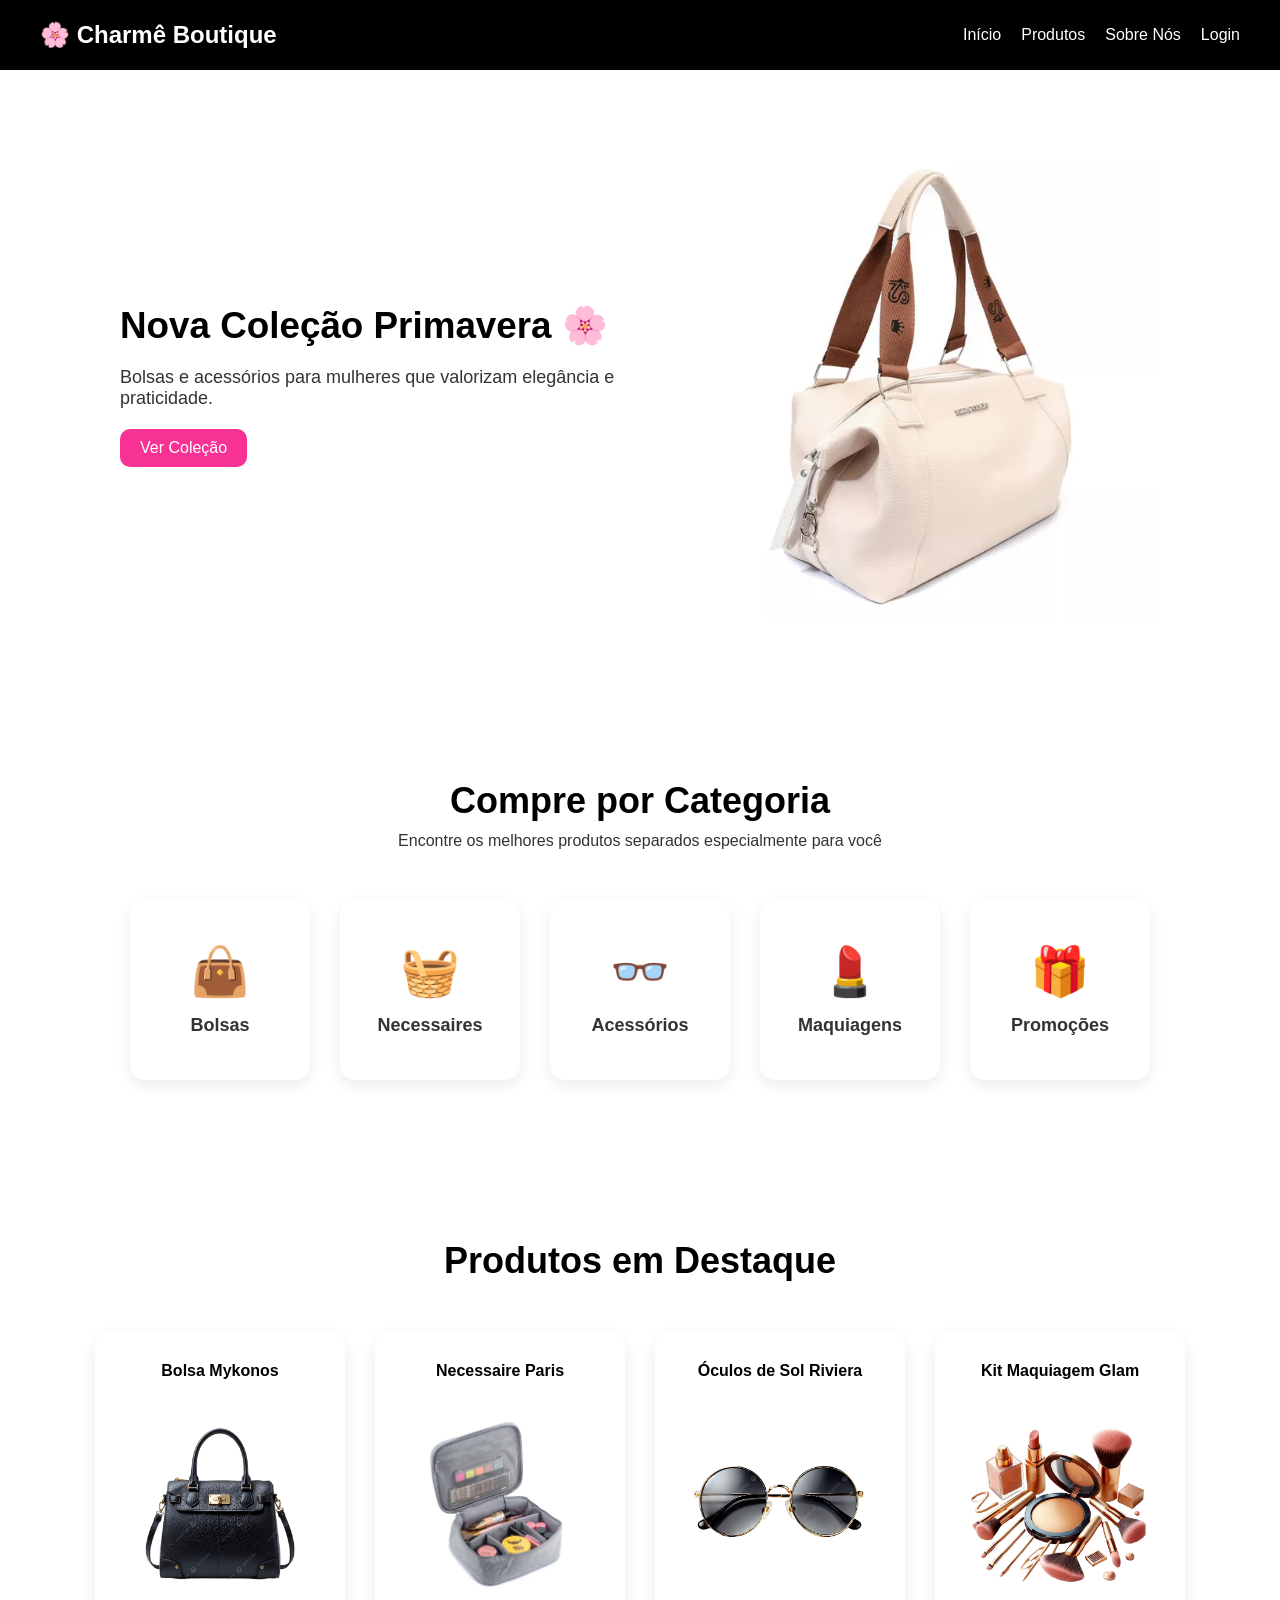
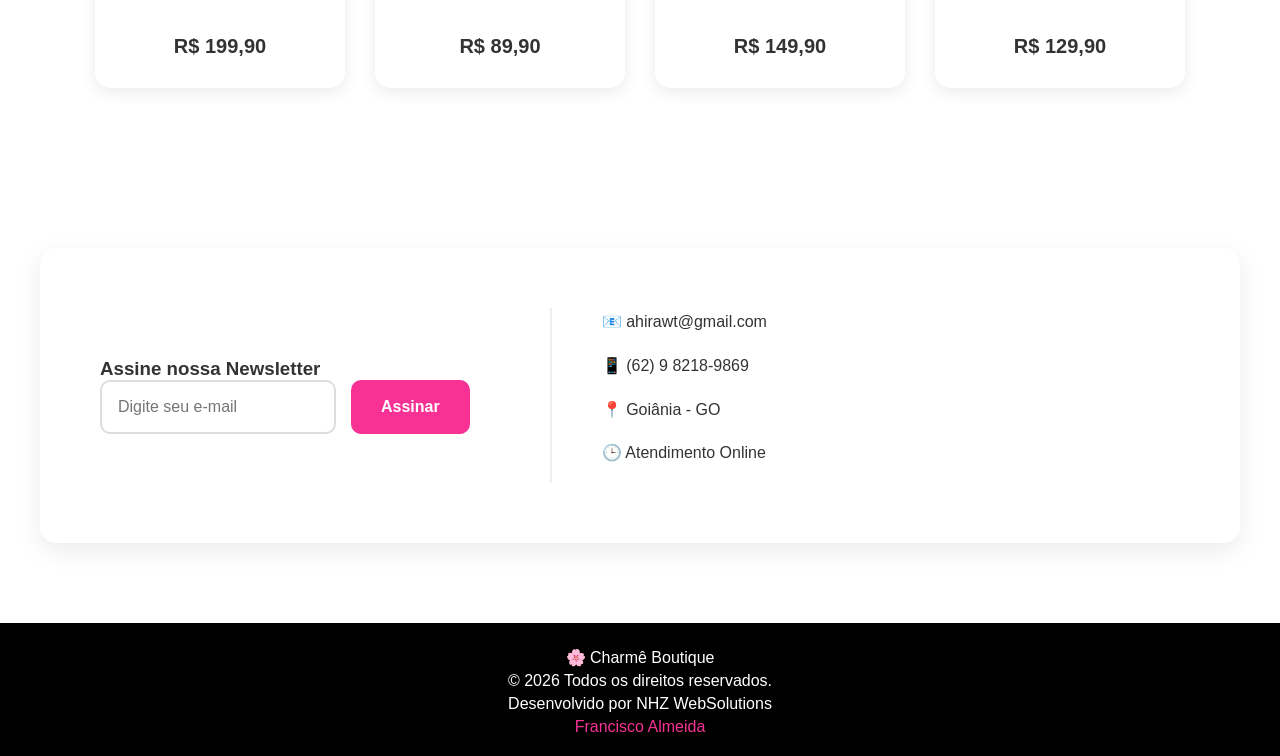
==== index.html @ 970b27b0 "feat: adiciona categorias, produtos e seção de contato" ====
<!DOCTYPE html>
<html lang="pt-BR">
 <head>
    <meta charset="UTF-8">
    <meta name="viewport" content="width=device-width, initial-scale=1.0">
    <link rel="stylesheet" href="style.css">
    <title>Charme Boutique</title>
 </head>

 <body>
   <header>

      <a href="index.html" class="logo">🌸 Charmê Boutique</a>

      <nav>
         
         <ul>
            <li><a href="index.html">Início</a></li>
            <li><a href="produtos.html">Produtos</a></li>
            <li><a href="sobre.html">Sobre Nós</a></li>
            <li><a href="login.html">Login</a></li>
         </ul>
      </nav>   
   </header>

    <main>
        <section class="hero">
            <div class="hero-content">
             <h1>Nova Coleção Primavera 🌸</h1>
               
               <p>
                  Bolsas e acessórios para mulheres
                  que valorizam elegância e praticidade.
               </p>

               <a href="produtos.html" class="btn">
                   Ver Coleção
               </a>
            </div>

            <div class="hero-image">
               <img src="/assets/img/bolsa-hero.png" width="500" alt="Bolsa Charmê Boutique">
            </div>
               
         </section>

         <section class="categories">

            <div class="categories-header">
               <h2>Compre por Categoria</h2>
               <p>Encontre os melhores produtos separados especialmente para você</p>
            </div>
            
            <ul class="categories-grid">
               <li>
                  <a href="produtos.html?categoria=bolsas" class="category-card">
                        <span class="category-icon">👜</span>
                        <span class="category-name">Bolsas</span>
                  </a>
               </li>
               <li>
                  <a href="produtos.html?categoria=necessaires" class="category-card">
                        <span class="category-icon">🧺</span>
                        <span class="category-name">Necessaires</span>
                  </a>
               </li>
               <li>
                  <a href="produtos.html?categoria=acessorios" class="category-card">
                        <span class="category-icon">👓</span>
                        <span class="category-name">Acessórios</span>
                  </a>
               </li>
               <li>
                  <a href="produtos.html?categoria=maquiagens" class="category-card">
                        <span class="category-icon">💄</span>
                        <span class="category-name">Maquiagens</span>
                  </a>
               </li>
               <li>
                  <a href="produtos.html?categoria=promocoes" class="category-card promotion">
                        <span class="category-icon">🎁</span>
                        <span class="category-name">Promoções</span>
                  </a>
               </li>
            </ul>
         </section>

         <section class="featured-products">
            <h3>Produtos em Destaque</h3>
            <div class="product-grid">

               <div class="product-card">
                  <h4>Bolsa Mykonos</h4>
                  <img src="/assets/img/bolsa-mykonos.png" alt="Bolsa Mykonos">
                  <p>R$ 199,90</p>
               </div>

               <div class="product-card">
                  <h4>Necessaire Paris</h4>
                  <img src="/assets/img/necessaire-paris.jpg" alt="Necessaire Paris">
                  <p>R$ 89,90</p>
               </div>

               <div class="product-card">
                  <h4>Óculos de Sol Riviera</h4>
                  <img src="/assets/img/oculos-riviera.png" alt="Óculos de Sol Riviera">
                  <p>R$ 149,90</p>
               </div>

               <div class="product-card">
                  <h4>Kit Maquiagem Glam</h4>
                  <img src="/assets/img/kit-maquiagem-glam.png" alt="Kit Maquiagem Glam">
                  <p>R$ 129,90</p>
               </div>

            </div>
         </section>

         <section class="contact">

         <div class="contact-newsletter">

            <h3>Assine nossa Newsletter</h3>
            <form id="newsletter-form">
               <input type="email" placeholder="Digite seu e-mail" required>
               <button type="submit" class="btn">Assinar</button>
            </form>

         </div>

         <div class="contact-info">

         <p>📧 ahirawt@gmail.com</p>

         <p>📱 (62) 9 8218-9869</p>

         <p>📍 Goiânia - GO</p>

         <p>🕒 Atendimento Online</p>

         </div>   
         </section>

      </main>

     <footer>

    <p>🌸 Charmê Boutique</p>

    <p>&copy; 2026 Todos os direitos reservados.</p>

    <p>Desenvolvido por NHZ WebSolutions</p>

    <a
        href="https://www.linkedin.com/in/nhzfrancisco/"
        target="_blank"
        rel="noopener noreferrer">
        Francisco Almeida
    </a>

</footer>





    <script src="script.js"></script>
 </body>

</html>
---- style.css ----
/* ========================================
   RESET
======================================== */

* {
    margin: 0;
    padding: 0;
    list-style: none;
    text-decoration: none;
    box-sizing: border-box;
    font-family: Arial, Helvetica, sans-serif;
}

/* ========================================
   VARIÁVEIS
======================================== */

:root {

    /* CORES */
    --cor-principal: #000000;
    --cor-secundaria: #F73294;
    --cor-dourado: #D4AF37;
    --cor-fundo: #FFFFFF;
    --cor-texto: #333333;
    --cor-branca: #FFFFFF;
}

/* ========================================
   GERAL
======================================== */

body {
    background-color: var(--cor-fundo);
    color: var(--cor-texto);
    font-family: Arial, Helvetica, sans-serif;
}

main {
    width: 100%;
}

/* ========================================
   HEADER
======================================== */

header {
    position: fixed;
    top: 0;
    left: 0;
    width: 100%;
    height: 70px;

    display: flex;
    justify-content: space-between;
    align-items: center;

    padding: 20px 40px;

    background-color: var(--cor-principal);

    z-index: 1000;
}

.logo {
    font-size: 24px;
    font-weight: bold;
    color: var(--cor-branca);
}

.logo:hover {
    color: var(--cor-secundaria);
}

header ul {
    display: flex;
    gap: 20px;
}

header a {
    color: var(--cor-branca);
    transition: .3s;
}

header a:hover {
    color: var(--cor-secundaria);
}

/* ========================================
   HERO
======================================== */

.hero {
    display: flex;
    justify-content: space-between;
    align-items: center;

    max-width: 1200px;

    margin: 0 auto;

    padding: 150px 80px 80px;

    gap: 70px;
}

.hero-content {
    display: flex;
    flex-direction: column;

    gap: 20px;

    align-items: flex-start;

    max-width: 500px;
}

.hero-content h1 {
    font-size: 2.3rem;
    color: var(--cor-principal);
}

.hero-content p {
    font-size: 18px;
    color: var(--cor-texto);
}

.hero-image {
    flex: 1;

    display: flex;
    justify-content: center;
    align-items: center;
}

.hero-image img {
    max-width: 560px;
    width: 100%;
}

/* ========================================
   BOTÃO
======================================== */

.btn {
    display: inline-block;

    padding: 10px 20px;

    background-color: var(--cor-secundaria);

    color: var(--cor-branca);

    border-radius: 10px;

    transition: .3s;
}

.btn:hover {
    background-color: var(--cor-dourado);

    color: var(--cor-principal);

    transform: translateY(-3px);

    box-shadow: 0 10px 20px rgba(0,0,0,.15);

}

/* ========================================
   CATEGORIAS
======================================== */

.categories {
    max-width: 1200px;
    margin: 0 auto;
    padding: 80px 40px;
}

.categories-header {
    text-align: center;
    margin-bottom: 50px;
}

.categories-header h2 {
    font-size: 36px;
    color: var(--cor-principal);
    margin-bottom: 10px;
}

.categories-header p {
    color: var(--cor-texto);
}

.categories-grid {
    display: flex;
    justify-content: center;
    gap: 30px;
    flex-wrap: wrap;
    list-style: none;
}

.category-card {
    width: 180px;
    height: 180px;

    display: flex;
    flex-direction: column;
    justify-content: center;
    align-items: center;

    gap: 15px;

    background: var(--cor-branca);

    border-radius: 15px;

    box-shadow: 0 5px 15px rgba(0,0,0,.08);

    transition: .3s;

    color: var(--cor-texto);
}

.category-card:hover {

    transform: translateY(-8px);

    box-shadow: 0 12px 24px rgba(0,0,0,.15);

}

.category-icon{

    font-size:48px;

}

.category-name{

    font-size:18px;

    font-weight:bold;

}

/* ========================================
   PRODUTOS
======================================== */

.featured-products{

    max-width:1200px;

    margin:0 auto;

    padding:80px 40px;

}

.featured-products h3{

    text-align:center;

    font-size:36px;

    color:var(--cor-principal);

    margin-bottom:50px;

}

.product-grid{

    display:flex;

    justify-content:center;

    flex-wrap:wrap;

    gap:30px;

}

.product-card{

    width:250px;

    background:white;

    border-radius:15px;

    padding:30px;

    text-align:center;

    box-shadow:0 5px 15px rgba(0,0,0,.08);

    transition:.3s;

}

.product-card img{
    width: 100%;
    height: 220px;

    object-fit: contain;
    display: block;

    margin-bottom: 20px;
}

.product-card:hover{

    transform:translateY(-8px);

    box-shadow:0 12px 24px rgba(0,0,0,.15);

}

.product-card h4{

    color:var(--cor-principal);

    margin-bottom:15px;

}

.product-card p{

    font-size:20px;

    font-weight:bold;

}

/* ========================================
   CONTATO
======================================== */

.contact {
    max-width: 1200px;
    margin: 80px auto;
    padding: 60px;

    display: flex;
    justify-content: space-between;
    align-items: center;
    gap: 80px;

    background: var(--cor-branca);
    border-radius: 16px;
    box-shadow: 0 8px 25px rgba(0,0,0,.08);
}

.newsletter-content {
    flex: 2;
}

.newsletter-content h3 {
    font-size: 2rem;
    color: var(--cor-principal);
    margin-bottom: 12px;
}

.newsletter-content p {
    margin-bottom: 25px;
    color: var(--cor-texto);
}

#newsletter-form {
    display: flex;
    gap: 15px;
}

#newsletter-form input {
    flex: 1;
    padding: 16px;
    border: 2px solid #ddd;
    border-radius: 10px;
    font-size: 16px;
}

#newsletter-form input:focus {
    outline: none;
    border-color: var(--cor-secundaria);
}

#newsletter-form button {
    padding: 16px 30px;
    background: var(--cor-secundaria);
    color: var(--cor-branca);
    border: none;
    border-radius: 10px;
    cursor: pointer;
    font-size: 16px;
    font-weight: bold;
    transition: .3s;
}

#newsletter-form button:hover {
    background: var(--cor-dourado);
    color: var(--cor-principal);
}

.contact-info {
    flex: 1;
    padding-left: 50px;
    border-left: 2px solid #eee;
}

.contact-info h3 {
    font-size: 1.6rem;
    margin-bottom: 20px;
    color: var(--cor-principal);
}

.contact-info p {
    margin-bottom: 15px;
    line-height: 1.8;
    color: var(--cor-texto);
}   


/* ========================================
   FOOTER
======================================== */

footer {

    background-color: var(--cor-principal);

    color: var(--cor-branca);

    text-align: center;

    padding: 20px;
}

footer p {
    margin: 5px 0;
}

footer a {

    color: var(--cor-secundaria);

    transition: .3s;
}

footer a:hover {

    color: var(--cor-dourado);
}
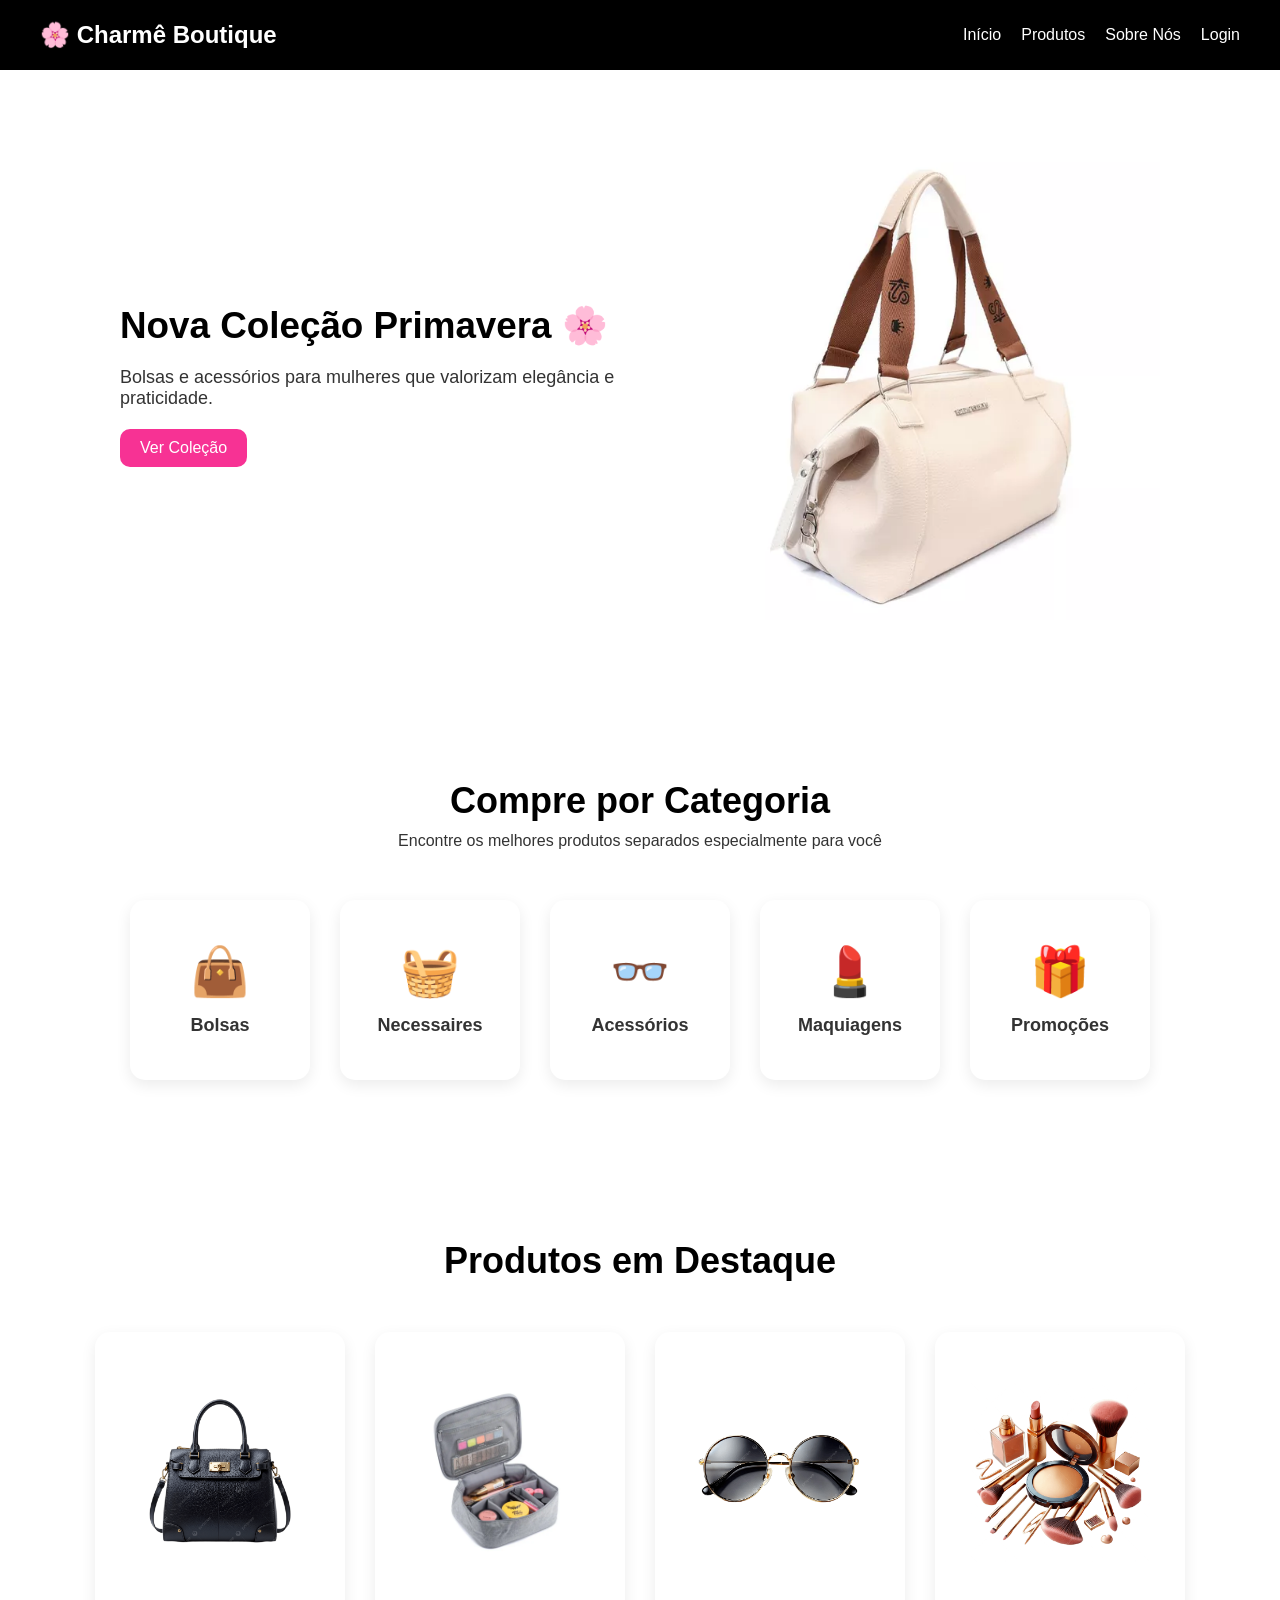
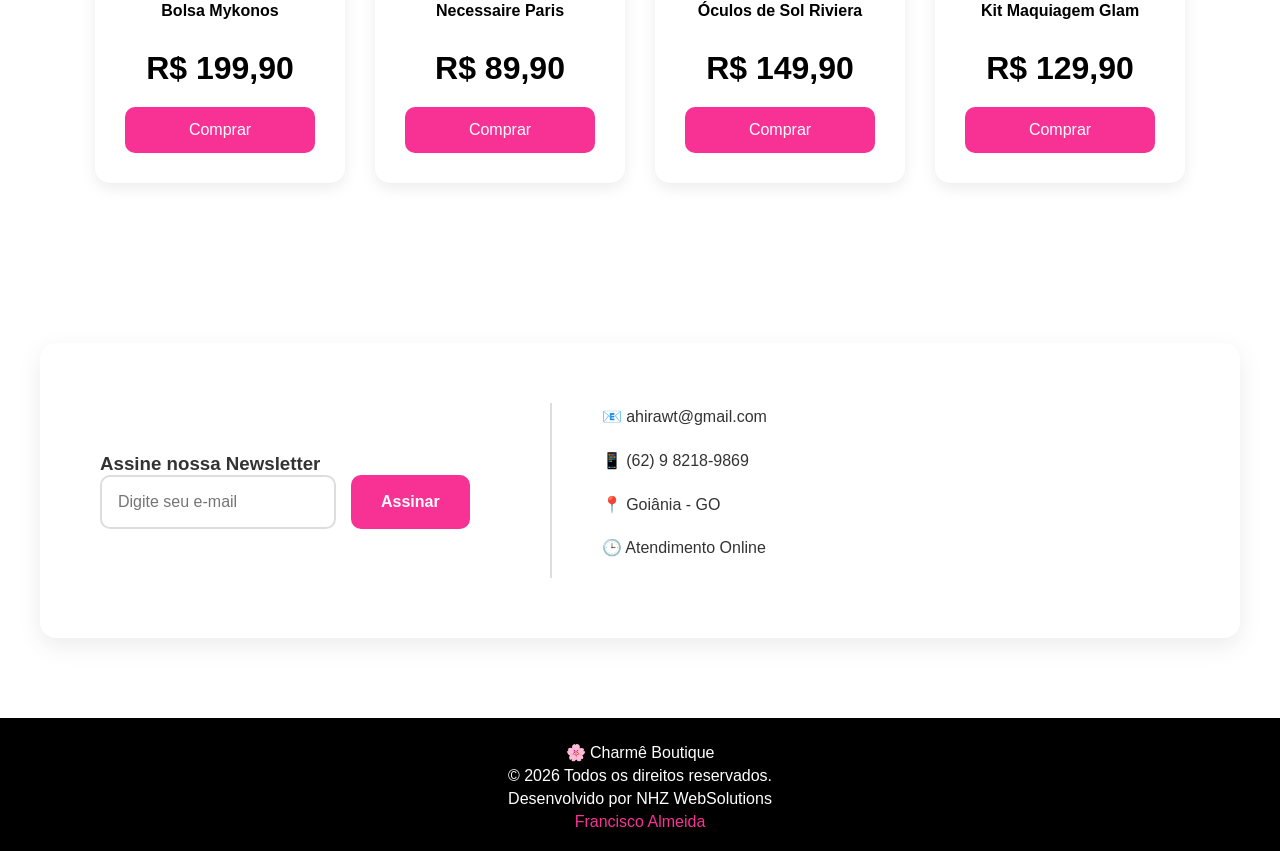
==== commit 2dc54c9f: "style: padroniza variáveis e organiza CSS" ====
--- a/index.html
+++ b/index.html
@@ -86,34 +86,49 @@
          </section>
 
          <section class="featured-products">
+
             <h3>Produtos em Destaque</h3>
+
             <div class="product-grid">
 
                <div class="product-card">
+
+                  <img class="product-image" src="/assets/img/bolsa-mykonos.png" alt="Bolsa Mykonos">
                   <h4>Bolsa Mykonos</h4>
-                  <img src="/assets/img/bolsa-mykonos.png" alt="Bolsa Mykonos">
-                  <p>R$ 199,90</p>
+                  <p class="price">R$ 199,90</p>
+                  <a href="#" class="btn">Comprar</a>
+
                </div>
 
                <div class="product-card">
+
+                  <img class="product-image" src="/assets/img/necessaire-paris.jpg" alt="Necessaire Paris">
                   <h4>Necessaire Paris</h4>
-                  <img src="/assets/img/necessaire-paris.jpg" alt="Necessaire Paris">
-                  <p>R$ 89,90</p>
+                  <p class="price">R$ 89,90</p>
+                  <a href="#" class="btn">Comprar</a>
+
                </div>
 
                <div class="product-card">
+
+                  <img class="product-image" src="/assets/img/oculos-riviera.png" alt="Óculos de Sol Riviera">
                   <h4>Óculos de Sol Riviera</h4>
-                  <img src="/assets/img/oculos-riviera.png" alt="Óculos de Sol Riviera">
-                  <p>R$ 149,90</p>
+                  <p class="price">R$ 149,90</p>
+                  <a href="#" class="btn">Comprar</a>
+
                </div>
 
                <div class="product-card">
+
+                  <img class="product-image" src="/assets/img/kit-maquiagem-glam.png" alt="Kit Maquiagem Glam">
                   <h4>Kit Maquiagem Glam</h4>
-                  <img src="/assets/img/kit-maquiagem-glam.png" alt="Kit Maquiagem Glam">
-                  <p>R$ 129,90</p>
+                  <p class="price">R$ 129,90</p>
+                  <a href="#" class="btn">Comprar</a>
+
                </div>
 
             </div>
+            
          </section>
 
          <section class="contact">
--- a/style.css
+++ b/style.css
@@ -24,6 +24,7 @@
     --cor-fundo: #FFFFFF;
     --cor-texto: #333333;
     --cor-branca: #FFFFFF;
+    --cor-borda: #dddddd;
 }
 
 /* ========================================
@@ -167,6 +168,13 @@
 
 }
 
+.product-card .btn{
+    display: block;
+    width: 100%;
+    padding: 14px;
+    text-align: center;
+}
+
 /* ========================================
    CATEGORIAS
 ======================================== */
@@ -203,7 +211,6 @@
 .category-card {
     width: 180px;
     height: 180px;
-
     display: flex;
     flex-direction: column;
     justify-content: center;
@@ -273,41 +280,42 @@
 .product-grid{
 
     display:flex;
-
     justify-content:center;
-
     flex-wrap:wrap;
-
     gap:30px;
 
 }
 
+/* ========================================
+   PRODUCT CARD
+======================================== */
+
 .product-card{
 
+    display:flex;
+    flex-direction:column;
+    align-items:center;
     width:250px;
-
-    background:white;
-
+    background: var(--cor-branca);
     border-radius:15px;
-
     padding:30px;
-
     text-align:center;
-
     box-shadow:0 5px 15px rgba(0,0,0,.08);
-
     transition:.3s;
-
-}
-
-.product-card img{
-    width: 100%;
-    height: 220px;
-
-    object-fit: contain;
-    display: block;
-
-    margin-bottom: 20px;
+    cursor:pointer;
+
+}
+
+.product-image{
+    width:180px;
+    height:220px;
+    object-fit:contain;
+    margin-bottom:20px;
+    transition:.3s;
+}
+
+.product-card:hover .product-image{
+    transform:scale(1.05);
 }
 
 .product-card:hover{
@@ -326,12 +334,12 @@
 
 }
 
-.product-card p{
-
-    font-size:20px;
-
-    font-weight:bold;
-
+
+.price{
+    font-size: 2rem;
+    font-weight: bold;
+    color: var(--cor-principal);
+    margin: 15px 0 20px;
 }
 
 /* ========================================
@@ -376,7 +384,7 @@
 #newsletter-form input {
     flex: 1;
     padding: 16px;
-    border: 2px solid #ddd;
+    border: 2px solid var(--cor-borda);
     border-radius: 10px;
     font-size: 16px;
 }
@@ -406,7 +414,7 @@
 .contact-info {
     flex: 1;
     padding-left: 50px;
-    border-left: 2px solid #eee;
+    border-left: 2px solid var(--cor-borda);
 }
 
 .contact-info h3 {
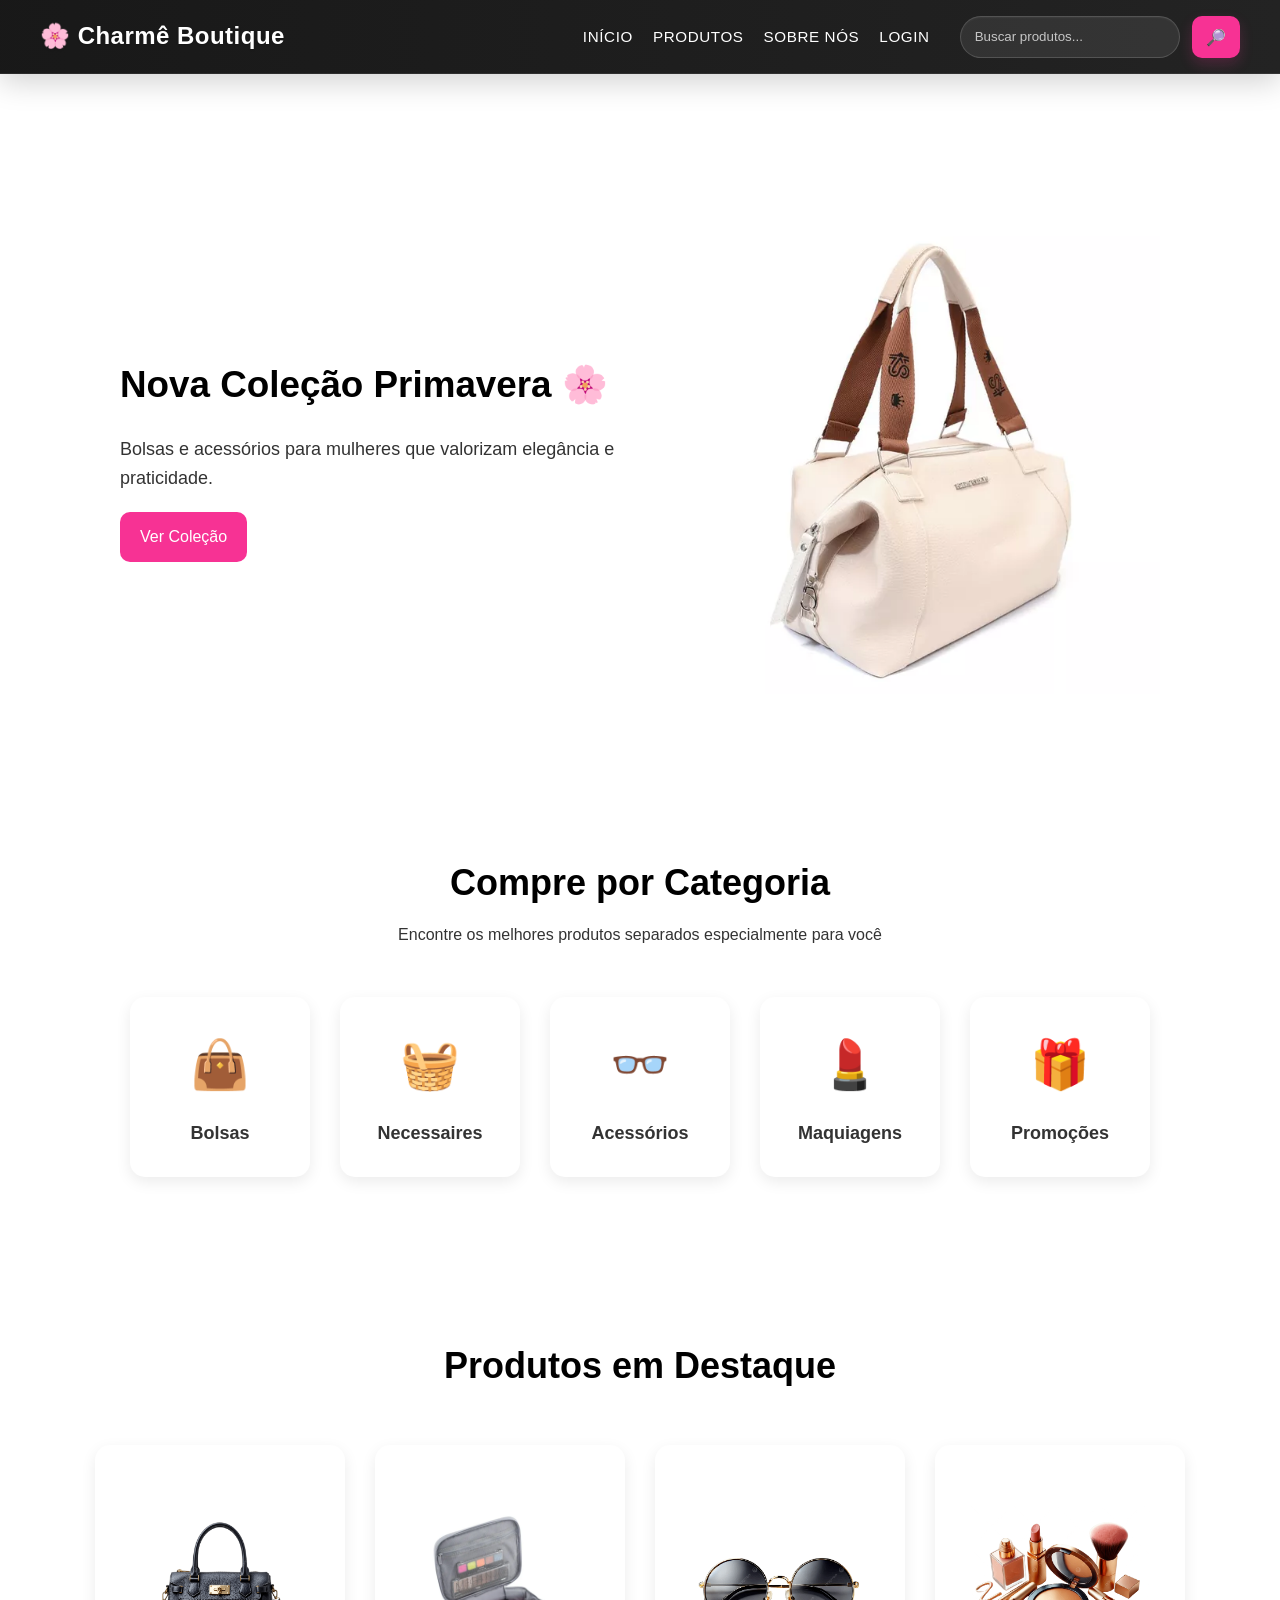
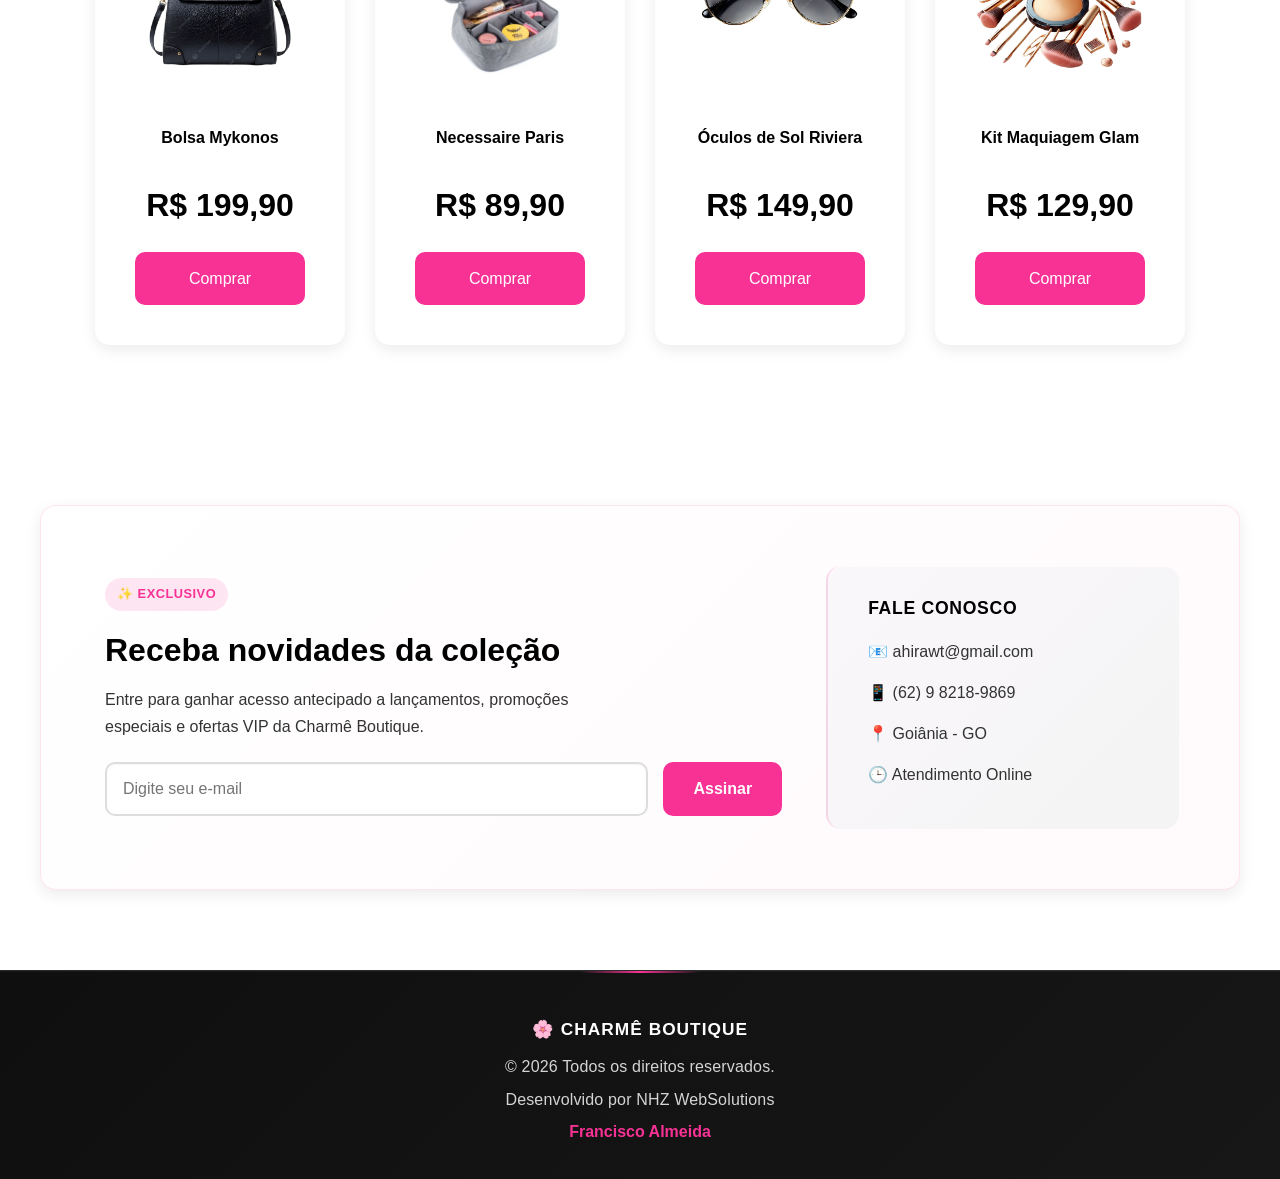
==== commit 4e465478: "refactor: melhora estrutura HTML e padroniza CSS" ====
--- a/index.html
+++ b/index.html
@@ -1,185 +1,150 @@
 <!DOCTYPE html>
 <html lang="pt-BR">
- <head>
+  <head>
     <meta charset="UTF-8">
     <meta name="viewport" content="width=device-width, initial-scale=1.0">
     <link rel="stylesheet" href="style.css">
-    <title>Charme Boutique</title>
- </head>
+    <title>Charmê Boutique</title>
+  </head>
 
- <body>
-   <header>
-
+  <body>
+    <header>
       <a href="index.html" class="logo">🌸 Charmê Boutique</a>
 
       <nav>
-         
-         <ul>
-            <li><a href="index.html">Início</a></li>
-            <li><a href="produtos.html">Produtos</a></li>
-            <li><a href="sobre.html">Sobre Nós</a></li>
-            <li><a href="login.html">Login</a></li>
-         </ul>
-      </nav>   
-   </header>
+        <ul>
+          <li><a href="index.html">Início</a></li>
+          <li><a href="produtos.html">Produtos</a></li>
+          <li><a href="sobre.html">Sobre Nós</a></li>
+          <li><a href="login.html">Login</a></li>
+        </ul>
+
+        <form class="search-form" role="search">
+          <label class="sr-only" for="site-search">Buscar produtos</label>
+          <input id="site-search" type="text" placeholder="Buscar produtos..." autocomplete="off">
+          <button type="submit" aria-label="Buscar">🔎</button>
+        </form>
+      </nav>
+    </header>
 
     <main>
-        <section class="hero">
-            <div class="hero-content">
-             <h1>Nova Coleção Primavera 🌸</h1>
-               
-               <p>
-                  Bolsas e acessórios para mulheres
-                  que valorizam elegância e praticidade.
-               </p>
+      <section class="hero">
+        <div class="hero-content">
+          <h1>Nova Coleção Primavera 🌸</h1>
+          <p>
+            Bolsas e acessórios para mulheres que valorizam elegância e
+            praticidade.
+          </p>
+          <a href="produtos.html" class="btn">Ver Coleção</a>
+        </div>
 
-               <a href="produtos.html" class="btn">
-                   Ver Coleção
-               </a>
-            </div>
+        <div class="hero-image">
+          <img src="/assets/img/bolsa-hero.png" width="500" alt="Bolsa Charmê Boutique">
+        </div>
+      </section>
 
-            <div class="hero-image">
-               <img src="/assets/img/bolsa-hero.png" width="500" alt="Bolsa Charmê Boutique">
-            </div>
-               
-         </section>
+      <section class="categories">
+        <div class="categories-header">
+          <h2>Compre por Categoria</h2>
+          <p>Encontre os melhores produtos separados especialmente para você</p>
+        </div>
 
-         <section class="categories">
+        <ul class="categories-grid">
+          <li>
+            <a href="produtos.html?categoria=bolsas" class="category-card">
+              <span class="category-icon">👜</span>
+              <span class="category-name">Bolsas</span>
+            </a>
+          </li>
+          <li>
+            <a href="produtos.html?categoria=necessaires" class="category-card">
+              <span class="category-icon">🧺</span>
+              <span class="category-name">Necessaires</span>
+            </a>
+          </li>
+          <li>
+            <a href="produtos.html?categoria=acessorios" class="category-card">
+              <span class="category-icon">👓</span>
+              <span class="category-name">Acessórios</span>
+            </a>
+          </li>
+          <li>
+            <a href="produtos.html?categoria=maquiagens" class="category-card">
+              <span class="category-icon">💄</span>
+              <span class="category-name">Maquiagens</span>
+            </a>
+          </li>
+          <li>
+            <a href="produtos.html?categoria=promocoes" class="category-card promotion">
+              <span class="category-icon">🎁</span>
+              <span class="category-name">Promoções</span>
+            </a>
+          </li>
+        </ul>
+      </section>
 
-            <div class="categories-header">
-               <h2>Compre por Categoria</h2>
-               <p>Encontre os melhores produtos separados especialmente para você</p>
-            </div>
-            
-            <ul class="categories-grid">
-               <li>
-                  <a href="produtos.html?categoria=bolsas" class="category-card">
-                        <span class="category-icon">👜</span>
-                        <span class="category-name">Bolsas</span>
-                  </a>
-               </li>
-               <li>
-                  <a href="produtos.html?categoria=necessaires" class="category-card">
-                        <span class="category-icon">🧺</span>
-                        <span class="category-name">Necessaires</span>
-                  </a>
-               </li>
-               <li>
-                  <a href="produtos.html?categoria=acessorios" class="category-card">
-                        <span class="category-icon">👓</span>
-                        <span class="category-name">Acessórios</span>
-                  </a>
-               </li>
-               <li>
-                  <a href="produtos.html?categoria=maquiagens" class="category-card">
-                        <span class="category-icon">💄</span>
-                        <span class="category-name">Maquiagens</span>
-                  </a>
-               </li>
-               <li>
-                  <a href="produtos.html?categoria=promocoes" class="category-card promotion">
-                        <span class="category-icon">🎁</span>
-                        <span class="category-name">Promoções</span>
-                  </a>
-               </li>
-            </ul>
-         </section>
+      <section class="featured-products">
+        <h3>Produtos em Destaque</h3>
 
-         <section class="featured-products">
+        <div class="product-grid">
+          <div class="product-card">
+            <img class="product-image" src="/assets/img/bolsa-mykonos.png" alt="Bolsa Mykonos">
+            <h4>Bolsa Mykonos</h4>
+            <p class="price">R$ 199,90</p>
+            <a href="#" class="btn">Comprar</a>
+          </div>
 
-            <h3>Produtos em Destaque</h3>
+          <div class="product-card">
+            <img class="product-image" src="/assets/img/necessaire-paris.jpg" alt="Necessaire Paris">
+            <h4>Necessaire Paris</h4>
+            <p class="price">R$ 89,90</p>
+            <a href="#" class="btn">Comprar</a>
+          </div>
 
-            <div class="product-grid">
+          <div class="product-card">
+            <img class="product-image" src="/assets/img/oculos-riviera.png" alt="Óculos de Sol Riviera">
+            <h4>Óculos de Sol Riviera</h4>
+            <p class="price">R$ 149,90</p>
+            <a href="#" class="btn">Comprar</a>
+          </div>
 
-               <div class="product-card">
+          <div class="product-card">
+            <img class="product-image" src="/assets/img/kit-maquiagem-glam.png" alt="Kit Maquiagem Glam">
+            <h4>Kit Maquiagem Glam</h4>
+            <p class="price">R$ 129,90</p>
+            <a href="#" class="btn">Comprar</a>
+          </div>
+        </div>
+      </section>
 
-                  <img class="product-image" src="/assets/img/bolsa-mykonos.png" alt="Bolsa Mykonos">
-                  <h4>Bolsa Mykonos</h4>
-                  <p class="price">R$ 199,90</p>
-                  <a href="#" class="btn">Comprar</a>
+      <section class="contact" id="contact">
+        <div class="contact-newsletter">
+          <span class="contact-badge">✨ Exclusivo</span>
+          <h3>Receba novidades da coleção</h3>
+          <p>Entre para ganhar acesso antecipado a lançamentos, promoções especiais e ofertas VIP da Charmê Boutique.</p>
+          <form id="newsletter-form">
+            <input type="email" placeholder="Digite seu e-mail" required>
+            <button type="submit" class="btn">Assinar</button>
+          </form>
+        </div>
 
-               </div>
+        <div class="contact-info">
+          <h4>Fale Conosco</h4>
+          <p>📧 ahirawt@gmail.com</p>
+          <p>📱 (62) 9 8218-9869</p>
+          <p>📍 Goiânia - GO</p>
+          <p>🕒 Atendimento Online</p>
+        </div>
+      </section>
+    </main>
 
-               <div class="product-card">
-
-                  <img class="product-image" src="/assets/img/necessaire-paris.jpg" alt="Necessaire Paris">
-                  <h4>Necessaire Paris</h4>
-                  <p class="price">R$ 89,90</p>
-                  <a href="#" class="btn">Comprar</a>
-
-               </div>
-
-               <div class="product-card">
-
-                  <img class="product-image" src="/assets/img/oculos-riviera.png" alt="Óculos de Sol Riviera">
-                  <h4>Óculos de Sol Riviera</h4>
-                  <p class="price">R$ 149,90</p>
-                  <a href="#" class="btn">Comprar</a>
-
-               </div>
-
-               <div class="product-card">
-
-                  <img class="product-image" src="/assets/img/kit-maquiagem-glam.png" alt="Kit Maquiagem Glam">
-                  <h4>Kit Maquiagem Glam</h4>
-                  <p class="price">R$ 129,90</p>
-                  <a href="#" class="btn">Comprar</a>
-
-               </div>
-
-            </div>
-            
-         </section>
-
-         <section class="contact">
-
-         <div class="contact-newsletter">
-
-            <h3>Assine nossa Newsletter</h3>
-            <form id="newsletter-form">
-               <input type="email" placeholder="Digite seu e-mail" required>
-               <button type="submit" class="btn">Assinar</button>
-            </form>
-
-         </div>
-
-         <div class="contact-info">
-
-         <p>📧 ahirawt@gmail.com</p>
-
-         <p>📱 (62) 9 8218-9869</p>
-
-         <p>📍 Goiânia - GO</p>
-
-         <p>🕒 Atendimento Online</p>
-
-         </div>   
-         </section>
-
-      </main>
-
-     <footer>
-
-    <p>🌸 Charmê Boutique</p>
-
-    <p>&copy; 2026 Todos os direitos reservados.</p>
-
-    <p>Desenvolvido por NHZ WebSolutions</p>
-
-    <a
-        href="https://www.linkedin.com/in/nhzfrancisco/"
-        target="_blank"
-        rel="noopener noreferrer">
-        Francisco Almeida
-    </a>
-
-</footer>
-
-
-
-
+    <footer>
+      <p>🌸 Charmê Boutique</p>
+      <p>&copy; 2026 Todos os direitos reservados.</p>
+      <p>Desenvolvido por NHZ WebSolutions</p>
+      <a href="https://www.linkedin.com/in/nhzfrancisco/" target="_blank" rel="noopener noreferrer">Francisco Almeida</a>
+    </footer>
 
     <script src="script.js"></script>
- </body>
-
-</html>+  </body>
+</html>
--- a/style.css
+++ b/style.css
@@ -16,8 +16,6 @@
 ======================================== */
 
 :root {
-
-    /* CORES */
     --cor-principal: #000000;
     --cor-secundaria: #F73294;
     --cor-dourado: #D4AF37;
@@ -25,6 +23,17 @@
     --cor-texto: #333333;
     --cor-branca: #FFFFFF;
     --cor-borda: #dddddd;
+
+    --radius-sm: 10px;
+    --radius-md: 15px;
+    --radius-lg: 16px;
+    --shadow-sm: 0 5px 15px rgba(0, 0, 0, 0.08);
+    --shadow-md: 0 12px 24px rgba(0, 0, 0, 0.15);
+    --transition: 0.3s ease;
+    --space-sm: 12px;
+    --space-md: 20px;
+    --space-lg: 40px;
+    --max-width: 1200px;
 }
 
 /* ========================================
@@ -35,6 +44,8 @@
     background-color: var(--cor-fundo);
     color: var(--cor-texto);
     font-family: Arial, Helvetica, sans-serif;
+    line-height: 1.6;
+    padding-top: 74px;
 }
 
 main {
@@ -50,131 +61,307 @@
     top: 0;
     left: 0;
     width: 100%;
-    height: 70px;
-
+    height: 74px;
     display: flex;
     justify-content: space-between;
     align-items: center;
-
-    padding: 20px 40px;
-
-    background-color: var(--cor-principal);
-
+    padding: var(--space-md) var(--space-lg);
+    background: linear-gradient(90deg, rgba(15,15,15,0.96) 0%, rgba(26,26,26,0.96) 100%);
+    backdrop-filter: blur(10px);
+    -webkit-backdrop-filter: blur(10px);
     z-index: 1000;
+    box-shadow: 0 8px 30px rgba(0, 0, 0, 0.18);
+    border-bottom: 1px solid rgba(255,255,255,0.08);
 }
 
 .logo {
     font-size: 24px;
     font-weight: bold;
     color: var(--cor-branca);
+    letter-spacing: 0.02em;
+    text-shadow: 0 1px 2px rgba(0,0,0,0.25);
 }
 
 .logo:hover {
     color: var(--cor-secundaria);
 }
 
+header nav {
+    display: flex;
+    align-items: center;
+    gap: 18px;
+}
+
 header ul {
     display: flex;
+    align-items: center;
     gap: 20px;
+    margin: 0;
+}
+
+header li a {
+    position: relative;
+    padding: var(--space-sm) 0;
+    font-size: 0.95rem;
+    text-transform: uppercase;
+    letter-spacing: 0.04em;
+}
+
+header li a.active {
+    color: var(--cor-secundaria);
+}
+
+header li a.active::after {
+    width: 100%;
+    background: var(--cor-dourado);
+}
+
+header li a::after {
+    content: "";
+    position: absolute;
+    left: 0;
+    bottom: -2px;
+    width: 0;
+    height: 2px;
+    background: var(--cor-secundaria);
+    transition: width 0.3s ease;
+}
+
+header li a:hover::after {
+    width: 100%;
 }
 
 header a {
     color: var(--cor-branca);
-    transition: .3s;
+    transition: var(--transition);
 }
 
 header a:hover {
     color: var(--cor-secundaria);
 }
 
-/* ========================================
-   HERO
-======================================== */
-
-.hero {
-    display: flex;
-    justify-content: space-between;
-    align-items: center;
-
-    max-width: 1200px;
-
-    margin: 0 auto;
-
-    padding: 150px 80px 80px;
-
-    gap: 70px;
-}
-
-.hero-content {
-    display: flex;
-    flex-direction: column;
-
-    gap: 20px;
-
-    align-items: flex-start;
-
-    max-width: 500px;
-}
-
-.hero-content h1 {
-    font-size: 2.3rem;
-    color: var(--cor-principal);
-}
-
-.hero-content p {
-    font-size: 18px;
-    color: var(--cor-texto);
-}
-
-.hero-image {
-    flex: 1;
-
-    display: flex;
+.search-form {
+    display: flex;
+    align-items: center;
+    gap: var(--space-sm);
+    margin-left: 0;
+    padding-left: var(--space-sm);
+}
+
+.search-form input {
+    padding: var(--space-sm) 14px;
+    border: 1px solid rgba(255,255,255,0.16);
+    border-radius: 999px;
+    outline: none;
+    min-width: 220px;
+    height: 42px;
+    background: rgba(255,255,255,0.08);
+    color: var(--cor-branca);
+    box-shadow: inset 0 1px 2px rgba(255,255,255,0.06);
+}
+
+.search-form input::placeholder {
+    color: rgba(255,255,255,0.72);
+}
+
+.search-form input:focus {
+    border-color: var(--cor-secundaria);
+    background: rgba(255,255,255,0.12);
+    box-shadow: 0 0 0 3px rgba(247, 50, 148, 0.16);
+}
+
+.search-form button {
+    height: 42px;
+    min-width: 42px;
+    padding: 0 14px;
+    border-radius: 999px;
+    font-weight: 600;
+    letter-spacing: 0.02em;
+    box-shadow: 0 6px 14px rgba(247, 50, 148, 0.2);
+    display: inline-flex;
+    align-items: center;
     justify-content: center;
-    align-items: center;
-}
-
-.hero-image img {
-    max-width: 560px;
-    width: 100%;
-}
-
-/* ========================================
-   BOTÃO
-======================================== */
-
-.btn {
+    font-size: 1rem;
+}
+
+.sr-only {
+    position: absolute;
+    width: 1px;
+    height: 1px;
+    padding: 0;
+    margin: -1px;
+    overflow: hidden;
+    clip: rect(0, 0, 0, 0);
+    white-space: nowrap;
+    border: 0;
+}
+
+.search-form button:hover {
+    transform: translateY(-2px);
+    box-shadow: 0 10px 18px rgba(247, 50, 148, 0.25);
+}
+
+/* ========================================
+   BOTÕES
+======================================== */
+
+.btn,
+.search-form button,
+#newsletter-form button {
     display: inline-block;
-
-    padding: 10px 20px;
-
+    padding: var(--space-sm) var(--space-md);
     background-color: var(--cor-secundaria);
-
     color: var(--cor-branca);
-
-    border-radius: 10px;
-
-    transition: .3s;
-}
-
-.btn:hover {
+    border: none;
+    border-radius: var(--radius-sm);
+    transition: var(--transition);
+    cursor: pointer;
+}
+
+.btn:hover,
+.search-form button:hover,
+#newsletter-form button:hover {
     background-color: var(--cor-dourado);
-
-    color: var(--cor-principal);
-
+    color: var(--cor-principal);
     transform: translateY(-3px);
-
-    box-shadow: 0 10px 20px rgba(0,0,0,.15);
-
-}
-
-.product-card .btn{
+    box-shadow: 0 10px 20px rgba(0, 0, 0, 0.15);
+}
+
+.product-card .btn {
     display: block;
     width: 100%;
     padding: 14px;
     text-align: center;
 }
 
+.search-form button {
+    padding: var(--space-sm) 14px;
+}
+
+#newsletter-form button {
+    padding: 16px 30px;
+    font-size: 16px;
+    font-weight: bold;
+}
+
+/* ========================================
+   HERO
+======================================== */
+
+.hero {
+    display: flex;
+    justify-content: space-between;
+    align-items: center;
+    max-width: var(--max-width);
+    margin: 0 auto;
+    padding: 150px 80px 80px;
+    gap: 70px;
+}
+
+.hero-content {
+    display: flex;
+    flex-direction: column;
+    gap: 20px;
+    align-items: flex-start;
+    max-width: 500px;
+}
+
+.hero-content h1 {
+    font-size: 2.3rem;
+    color: var(--cor-principal);
+}
+
+.hero-content p {
+    font-size: 18px;
+    color: var(--cor-texto);
+}
+
+.page-hero {
+    padding: 120px 80px 90px;
+}
+
+.page-hero .hero-content {
+    max-width: 560px;
+}
+
+.status-pill {
+    display: inline-block;
+    margin-bottom: 8px;
+    padding: 6px 12px;
+    background: rgba(247, 50, 148, 0.12);
+    color: var(--cor-secundaria);
+    border-radius: 999px;
+    font-size: 0.8rem;
+    font-weight: bold;
+    letter-spacing: 0.04em;
+    text-transform: uppercase;
+}
+
+.page-actions {
+    display: flex;
+    gap: 12px;
+    flex-wrap: wrap;
+}
+
+.btn-secondary {
+    background: transparent;
+    color: var(--cor-principal);
+    border: 1px solid var(--cor-borda);
+    box-shadow: none;
+}
+
+.btn-secondary:hover {
+    background: var(--cor-principal);
+    color: var(--cor-branca);
+}
+
+.page-card {
+    width: 100%;
+    max-width: 420px;
+    padding: 32px;
+    background: linear-gradient(135deg, #fffafc 0%, #ffffff 100%);
+    border: 1px solid rgba(247, 50, 148, 0.12);
+    border-radius: var(--radius-lg);
+    box-shadow: var(--shadow-sm);
+}
+
+.page-card h3 {
+    margin-bottom: 16px;
+    color: var(--cor-principal);
+    font-size: 1.25rem;
+}
+
+.page-list {
+    display: flex;
+    flex-direction: column;
+    gap: 10px;
+}
+
+.page-list li {
+    display: flex;
+    align-items: center;
+    gap: 10px;
+    color: var(--cor-texto);
+}
+
+.page-list li::before {
+    content: "✦";
+    color: var(--cor-secundaria);
+    font-size: 0.95rem;
+}
+
+.hero-image {
+    flex: 1;
+    display: flex;
+    justify-content: center;
+    align-items: center;
+}
+
+.hero-image img {
+    max-width: 560px;
+    width: 100%;
+}
+
 /* ========================================
    CATEGORIAS
 ======================================== */
@@ -182,7 +369,7 @@
 .categories {
     max-width: 1200px;
     margin: 0 auto;
-    padding: 80px 40px;
+    padding: 80px var(--space-lg);
 }
 
 .categories-header {
@@ -215,131 +402,89 @@
     flex-direction: column;
     justify-content: center;
     align-items: center;
-
     gap: 15px;
-
     background: var(--cor-branca);
-
-    border-radius: 15px;
-
-    box-shadow: 0 5px 15px rgba(0,0,0,.08);
-
-    transition: .3s;
-
+    border-radius: var(--radius-md);
+    box-shadow: var(--shadow-sm);
+    transition: var(--transition);
     color: var(--cor-texto);
 }
 
-.category-card:hover {
-
+.category-card:hover,
+.product-card:hover {
     transform: translateY(-8px);
-
-    box-shadow: 0 12px 24px rgba(0,0,0,.15);
-
-}
-
-.category-icon{
-
-    font-size:48px;
-
-}
-
-.category-name{
-
-    font-size:18px;
-
-    font-weight:bold;
-
+    box-shadow: var(--shadow-md);
+}
+
+.category-icon {
+    font-size: 48px;
+}
+
+.category-name {
+    font-size: 18px;
+    font-weight: bold;
 }
 
 /* ========================================
    PRODUTOS
 ======================================== */
 
-.featured-products{
-
-    max-width:1200px;
-
-    margin:0 auto;
-
-    padding:80px 40px;
-
-}
-
-.featured-products h3{
-
-    text-align:center;
-
-    font-size:36px;
-
-    color:var(--cor-principal);
-
-    margin-bottom:50px;
-
-}
-
-.product-grid{
-
-    display:flex;
-    justify-content:center;
-    flex-wrap:wrap;
-    gap:30px;
-
-}
-
-/* ========================================
-   PRODUCT CARD
-======================================== */
-
-.product-card{
-
-    display:flex;
-    flex-direction:column;
-    align-items:center;
-    width:250px;
+.featured-products {
+    max-width: 1200px;
+    margin: 0 auto;
+    padding: 80px var(--space-lg);
+}
+
+.featured-products h3 {
+    text-align: center;
+    font-size: 36px;
+    color: var(--cor-principal);
+    margin-bottom: 50px;
+}
+
+.product-grid {
+    display: flex;
+    justify-content: center;
+    flex-wrap: wrap;
+    gap: 30px;
+}
+
+.product-card {
+    display: flex;
+    flex-direction: column;
+    align-items: center;
+    width: 250px;
     background: var(--cor-branca);
-    border-radius:15px;
-    padding:30px;
-    text-align:center;
-    box-shadow:0 5px 15px rgba(0,0,0,.08);
-    transition:.3s;
-    cursor:pointer;
-
-}
-
-.product-image{
-    width:180px;
-    height:220px;
-    object-fit:contain;
-    margin-bottom:20px;
-    transition:.3s;
-}
-
-.product-card:hover .product-image{
-    transform:scale(1.05);
-}
-
-.product-card:hover{
-
-    transform:translateY(-8px);
-
-    box-shadow:0 12px 24px rgba(0,0,0,.15);
-
-}
-
-.product-card h4{
-
-    color:var(--cor-principal);
-
-    margin-bottom:15px;
-
-}
-
-
-.price{
+    border-radius: var(--radius-md);
+    padding: var(--space-lg);
+    text-align: center;
+    box-shadow: var(--shadow-sm);
+    transition: var(--transition);
+    cursor: pointer;
+}
+
+.product-image {
+    width: 180px;
+    height: 220px;
+    object-fit: contain;
+    margin-bottom: var(--space-md);
+    transition: var(--transition);
+}
+
+.product-card:hover .product-image {
+    transform: scale(1.05);
+}
+
+.product-card h4 {
+    color: var(--cor-principal);
+    margin-bottom: 15px;
+}
+
+.price {
     font-size: 2rem;
     font-weight: bold;
     color: var(--cor-principal);
-    margin: 15px 0 20px;
+    margin: 15px 0 var(--space-md);
 }
 
 /* ========================================
@@ -347,116 +492,142 @@
 ======================================== */
 
 .contact {
-    max-width: 1200px;
+    max-width: var(--max-width);
     margin: 80px auto;
     padding: 60px;
-
     display: flex;
     justify-content: space-between;
-    align-items: center;
-    gap: 80px;
-
-    background: var(--cor-branca);
-    border-radius: 16px;
-    box-shadow: 0 8px 25px rgba(0,0,0,.08);
-}
-
-.newsletter-content {
-    flex: 2;
-}
-
-.newsletter-content h3 {
+    align-items: flex-start;
+    gap: var(--space-lg);
+    background: linear-gradient(135deg, #ffffff 0%, #fffafc 100%);
+    border: 1px solid rgba(247, 50, 148, 0.12);
+    border-radius: var(--radius-lg);
+    box-shadow: var(--shadow-sm);
+}
+
+.contact-newsletter {
+    flex: 3;
+    padding: var(--space-sm) 4px;
+}
+
+.contact-badge {
+    display: inline-block;
+    margin-bottom: 14px;
+    padding: 6px 12px;
+    background: rgba(247, 50, 148, 0.12);
+    color: var(--cor-secundaria);
+    border-radius: 999px;
+    font-size: 0.8rem;
+    font-weight: bold;
+    letter-spacing: 0.04em;
+    text-transform: uppercase;
+}
+
+.contact-newsletter h3 {
     font-size: 2rem;
     color: var(--cor-principal);
-    margin-bottom: 12px;
-}
-
-.newsletter-content p {
-    margin-bottom: 25px;
+    margin-bottom: 10px;
+}
+
+.contact-newsletter p {
     color: var(--cor-texto);
+    margin-bottom: 22px;
+    max-width: 520px;
+    line-height: 1.7;
 }
 
 #newsletter-form {
     display: flex;
     gap: 15px;
+    flex-wrap: wrap;
 }
 
 #newsletter-form input {
     flex: 1;
+    min-width: 260px;
     padding: 16px;
     border: 2px solid var(--cor-borda);
-    border-radius: 10px;
+    border-radius: var(--radius-sm);
     font-size: 16px;
+    box-shadow: inset 0 1px 2px rgba(0, 0, 0, 0.04);
 }
 
 #newsletter-form input:focus {
     outline: none;
     border-color: var(--cor-secundaria);
-}
-
-#newsletter-form button {
-    padding: 16px 30px;
-    background: var(--cor-secundaria);
-    color: var(--cor-branca);
-    border: none;
-    border-radius: 10px;
-    cursor: pointer;
-    font-size: 16px;
-    font-weight: bold;
-    transition: .3s;
-}
-
-#newsletter-form button:hover {
-    background: var(--cor-dourado);
-    color: var(--cor-principal);
+    box-shadow: 0 0 0 3px rgba(247, 50, 148, 0.12);
 }
 
 .contact-info {
-    flex: 1;
-    padding-left: 50px;
-    border-left: 2px solid var(--cor-borda);
-}
-
-.contact-info h3 {
-    font-size: 1.6rem;
-    margin-bottom: 20px;
-    color: var(--cor-principal);
+    flex: 1.2;
+    padding: 28px var(--space-lg);
+    border-left: 2px solid rgba(247, 50, 148, 0.16);
+    background: linear-gradient(135deg, #faf7fb 0%, #f4f4f4 100%);
+    border-radius: var(--radius-md);
+    box-shadow: inset 0 1px 0 rgba(255,255,255,0.7);
+}
+
+.contact-info h4 {
+    font-size: 1.1rem;
+    margin-bottom: 16px;
+    color: var(--cor-principal);
+    text-transform: uppercase;
+    letter-spacing: 0.04em;
 }
 
 .contact-info p {
-    margin-bottom: 15px;
+    margin-bottom: 12px;
     line-height: 1.8;
     color: var(--cor-texto);
-}   
-
+}
 
 /* ========================================
    FOOTER
 ======================================== */
 
 footer {
-
-    background-color: var(--cor-principal);
-
+    background: linear-gradient(135deg, #0f0f0f 0%, #171717 100%);
     color: var(--cor-branca);
-
     text-align: center;
-
-    padding: 20px;
+    padding: 38px 24px 34px;
+    border-top: 1px solid rgba(255,255,255,0.1);
+    box-shadow: inset 0 1px 0 rgba(255,255,255,0.04);
+    position: relative;
+}
+
+footer::before {
+    content: "";
+    position: absolute;
+    top: 0;
+    left: 50%;
+    transform: translateX(-50%);
+    width: 120px;
+    height: 2px;
+    background: linear-gradient(90deg, transparent, var(--cor-secundaria), transparent);
 }
 
 footer p {
-    margin: 5px 0;
+    margin: 7px 0;
+    color: rgba(255,255,255,0.82);
+    letter-spacing: 0.01em;
 }
 
 footer a {
-
     color: var(--cor-secundaria);
-
-    transition: .3s;
+    transition: var(--transition);
+    font-weight: 600;
+    text-decoration: none;
 }
 
 footer a:hover {
-
     color: var(--cor-dourado);
+}
+
+footer p:first-child {
+    font-size: 1.08rem;
+    font-weight: 700;
+    letter-spacing: 0.06em;
+    color: var(--cor-branca);
+    margin-bottom: 10px;
+    text-transform: uppercase;
 }
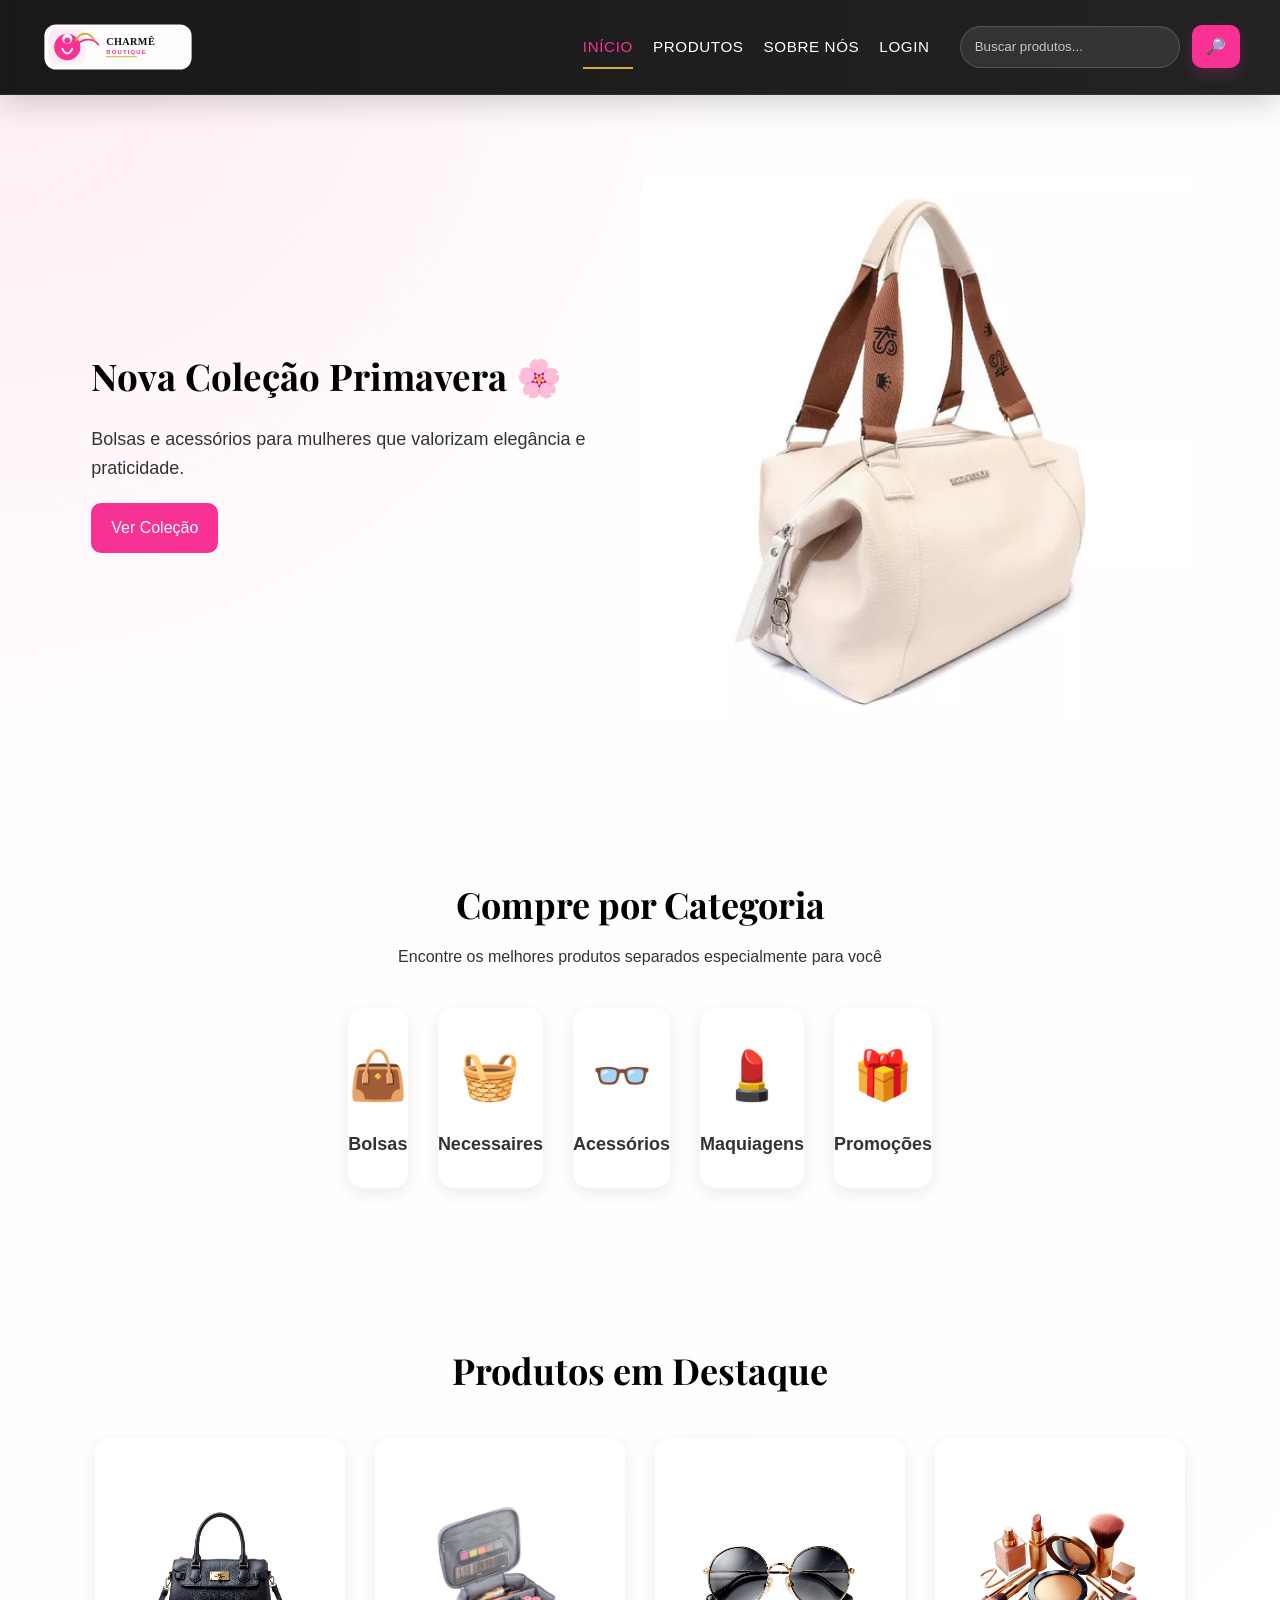
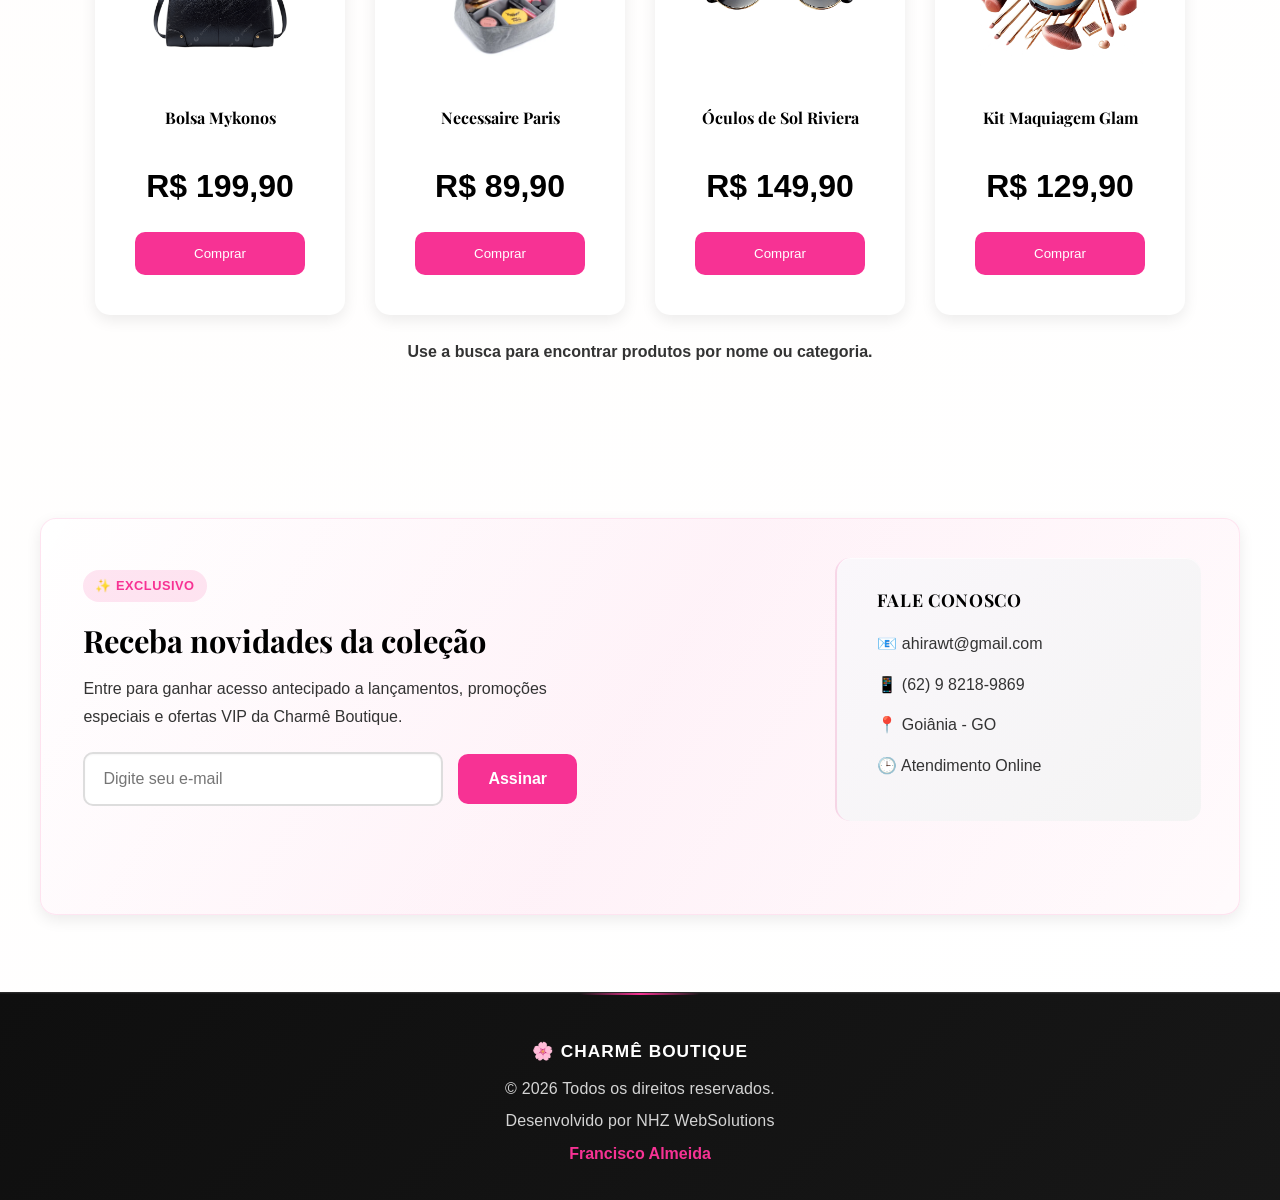
==== commit 3a1cca92: "feat: adiciona interatividade com JavaScript e refinamentos visuais" ====
--- a/index.html
+++ b/index.html
@@ -3,15 +3,25 @@
   <head>
     <meta charset="UTF-8">
     <meta name="viewport" content="width=device-width, initial-scale=1.0">
+    <link rel="preconnect" href="https://fonts.googleapis.com">
+    <link rel="preconnect" href="https://fonts.gstatic.com" crossorigin>
+    <link href="https://fonts.googleapis.com/css2?family=Playfair+Display:wght@600;700&family=Poppins:wght@300;400;500;600&display=swap" rel="stylesheet">
     <link rel="stylesheet" href="style.css">
     <title>Charmê Boutique</title>
   </head>
 
   <body>
-    <header>
-      <a href="index.html" class="logo">🌸 Charmê Boutique</a>
+    <header class="site-header">
+      <a href="index.html" class="logo" aria-label="Charmê Boutique home">
+        <img src="assets/logo/logo.svg" alt="Logo Charmê Boutique" class="logo-image">
+      </a>
 
-      <nav>
+      <div class="header-actions" aria-label="Ações do cabeçalho">
+        <button class="search-toggle" type="button" aria-label="Abrir busca" aria-expanded="false">🔎</button>
+        <button class="menu-toggle" type="button" aria-label="Abrir menu" aria-expanded="false">☰</button>
+      </div>
+
+      <nav class="main-nav">
         <ul>
           <li><a href="index.html">Início</a></li>
           <li><a href="produtos.html">Produtos</a></li>
@@ -39,7 +49,7 @@
         </div>
 
         <div class="hero-image">
-          <img src="/assets/img/bolsa-hero.png" width="500" alt="Bolsa Charmê Boutique">
+          <img src="/assets/img/bolsa-hero.png" alt="Bolsa Charmê Boutique">
         </div>
       </section>
 
@@ -87,34 +97,36 @@
         <h3>Produtos em Destaque</h3>
 
         <div class="product-grid">
-          <div class="product-card">
+          <article class="product-card" data-name="Bolsa Mykonos" data-category="bolsas" data-description="Bolsa estruturada com acabamento sofisticado e espaço ideal para o dia a dia." data-price="R$ 199,90" data-image="/assets/img/bolsa-mykonos.png">
             <img class="product-image" src="/assets/img/bolsa-mykonos.png" alt="Bolsa Mykonos">
             <h4>Bolsa Mykonos</h4>
             <p class="price">R$ 199,90</p>
-            <a href="#" class="btn">Comprar</a>
-          </div>
+            <button type="button" class="btn product-buy-btn">Comprar</button>
+          </article>
 
-          <div class="product-card">
+          <article class="product-card" data-name="Necessaire Paris" data-category="necessaires" data-description="Necessaire elegante com compartimentos práticos para cosméticos e pequenos objetos." data-price="R$ 89,90" data-image="/assets/img/necessaire-paris.jpg">
             <img class="product-image" src="/assets/img/necessaire-paris.jpg" alt="Necessaire Paris">
             <h4>Necessaire Paris</h4>
             <p class="price">R$ 89,90</p>
-            <a href="#" class="btn">Comprar</a>
-          </div>
+            <button type="button" class="btn product-buy-btn">Comprar</button>
+          </article>
 
-          <div class="product-card">
+          <article class="product-card" data-name="Óculos de Sol Riviera" data-category="acessorios" data-description="Óculos de sol com design clean, proteção UV e acabamento premium." data-price="R$ 149,90" data-image="/assets/img/oculos-riviera.png">
             <img class="product-image" src="/assets/img/oculos-riviera.png" alt="Óculos de Sol Riviera">
             <h4>Óculos de Sol Riviera</h4>
             <p class="price">R$ 149,90</p>
-            <a href="#" class="btn">Comprar</a>
-          </div>
+            <button type="button" class="btn product-buy-btn">Comprar</button>
+          </article>
 
-          <div class="product-card">
+          <article class="product-card" data-name="Kit Maquiagem Glam" data-category="maquiagens" data-description="Kit completo para looks sofisticados com produtos selecionados para todos os dias." data-price="R$ 129,90" data-image="/assets/img/kit-maquiagem-glam.png">
             <img class="product-image" src="/assets/img/kit-maquiagem-glam.png" alt="Kit Maquiagem Glam">
             <h4>Kit Maquiagem Glam</h4>
             <p class="price">R$ 129,90</p>
-            <a href="#" class="btn">Comprar</a>
-          </div>
+            <button type="button" class="btn product-buy-btn">Comprar</button>
+          </article>
         </div>
+
+        <p id="search-status" class="search-status" aria-live="polite"></p>
       </section>
 
       <section class="contact" id="contact">
@@ -123,9 +135,10 @@
           <h3>Receba novidades da coleção</h3>
           <p>Entre para ganhar acesso antecipado a lançamentos, promoções especiais e ofertas VIP da Charmê Boutique.</p>
           <form id="newsletter-form">
-            <input type="email" placeholder="Digite seu e-mail" required>
+            <input id="newsletter-email" type="email" placeholder="Digite seu e-mail" required>
             <button type="submit" class="btn">Assinar</button>
           </form>
+          <p id="newsletter-message" class="form-message" role="status" aria-live="polite"></p>
         </div>
 
         <div class="contact-info">
@@ -140,11 +153,25 @@
 
     <footer>
       <p>🌸 Charmê Boutique</p>
-      <p>&copy; 2026 Todos os direitos reservados.</p>
+      <p>&copy; <span id="current-year"></span> Todos os direitos reservados.</p>
       <p>Desenvolvido por NHZ WebSolutions</p>
       <a href="https://www.linkedin.com/in/nhzfrancisco/" target="_blank" rel="noopener noreferrer">Francisco Almeida</a>
     </footer>
 
+    <div class="modal" id="product-modal" aria-hidden="true">
+      <div class="modal-backdrop" data-close-modal></div>
+      <div class="modal-dialog" role="dialog" aria-modal="true" aria-labelledby="modal-title">
+        <button class="modal-close" type="button" aria-label="Fechar" data-close-modal>×</button>
+        <img id="modal-image" src="" alt="">
+        <div class="modal-content">
+          <h3 id="modal-title"></h3>
+          <p id="modal-description"></p>
+          <p class="modal-price" id="modal-price"></p>
+          <button type="button" class="btn modal-buy-btn">Comprar</button>
+        </div>
+      </div>
+    </div>
+
     <script src="script.js"></script>
   </body>
 </html>
--- a/style.css
+++ b/style.css
@@ -23,7 +23,8 @@
     --cor-texto: #333333;
     --cor-branca: #FFFFFF;
     --cor-borda: #dddddd;
-
+    --font-title: 'Playfair Display', serif;
+    --font-body: 'Poppins', sans-serif;
     --radius-sm: 10px;
     --radius-md: 15px;
     --radius-lg: 16px;
@@ -41,11 +42,14 @@
 ======================================== */
 
 body {
-    background-color: var(--cor-fundo);
+    background:
+        radial-gradient(circle at top left, rgba(247, 50, 148, 0.08), transparent 24%),
+        linear-gradient(135deg, #fffdfc 0%, #ffffff 100%);
     color: var(--cor-texto);
-    font-family: Arial, Helvetica, sans-serif;
+    font-family: var(--font-body);
     line-height: 1.6;
     padding-top: 74px;
+    font-size: 16px;
 }
 
 main {
@@ -61,7 +65,7 @@
     top: 0;
     left: 0;
     width: 100%;
-    height: 74px;
+    min-height: 74px;
     display: flex;
     justify-content: space-between;
     align-items: center;
@@ -72,24 +76,93 @@
     z-index: 1000;
     box-shadow: 0 8px 30px rgba(0, 0, 0, 0.18);
     border-bottom: 1px solid rgba(255,255,255,0.08);
-}
+    transform: translateY(0);
+    transition: transform 0.3s ease, opacity 0.3s ease;
+    opacity: 1;
+}
+
+#scroll-progress {
+    position: fixed;
+    top: 0;
+    left: 0;
+    height: 3px;
+    width: 0;
+    background: linear-gradient(90deg, var(--cor-secundaria), var(--cor-dourado));
+    z-index: 1100;
+    border-radius: 999px;
+}
+
+header.is-hidden {
+    transform: translateY(-100%);
+    opacity: 0;
+}
+
+
 
 .logo {
-    font-size: 24px;
-    font-weight: bold;
-    color: var(--cor-branca);
-    letter-spacing: 0.02em;
-    text-shadow: 0 1px 2px rgba(0,0,0,0.25);
+    display: inline-flex;
+    align-items: center;
+    justify-content: center;
+    flex-shrink: 0;
+}
+
+.logo-image {
+    display: block;
+    height: clamp(42px, 4.2vw, 58px);
+    width: auto;
+    max-width: 220px;
+}
+
+h1,h2,h3,h4,.logo{
+    font-family: var(--font-title);
 }
 
 .logo:hover {
     color: var(--cor-secundaria);
 }
 
-header nav {
+.site-header {
+    display: flex;
+    align-items: center;
+    justify-content: space-between;
+    gap: 16px;
+    width: 100%;
+}
+
+.header-actions {
+    display: none;
+    align-items: center;
+    gap: 8px;
+    margin-left: auto;
+}
+
+.menu-toggle,
+.search-toggle {
+    border: none;
+    border-radius: 999px;
+    width: 42px;
+    height: 42px;
+    display: inline-flex;
+    align-items: center;
+    justify-content: center;
+    background: rgba(255,255,255,0.1);
+    color: var(--cor-branca);
+    font-size: 1rem;
+    cursor: pointer;
+    transition: var(--transition);
+}
+
+.menu-toggle:hover,
+.search-toggle:hover {
+    background: rgba(247, 50, 148, 0.2);
+    color: var(--cor-secundaria);
+}
+
+.main-nav {
     display: flex;
     align-items: center;
     gap: 18px;
+    flex-wrap: wrap;
 }
 
 header ul {
@@ -154,7 +227,7 @@
     border-radius: 999px;
     outline: none;
     min-width: 220px;
-    height: 42px;
+    min-height: 42px;
     background: rgba(255,255,255,0.08);
     color: var(--cor-branca);
     box-shadow: inset 0 1px 2px rgba(255,255,255,0.06);
@@ -171,7 +244,7 @@
 }
 
 .search-form button {
-    height: 42px;
+    min-height: 42px;
     min-width: 42px;
     padding: 0 14px;
     border-radius: 999px;
@@ -182,6 +255,73 @@
     align-items: center;
     justify-content: center;
     font-size: 1rem;
+}
+
+@media (max-width: 820px) {
+    .header-actions {
+        display: flex;
+    }
+
+    .main-nav {
+        display: none;
+        position: absolute;
+        top: calc(100% + 10px);
+        left: 20px;
+        right: 20px;
+        flex-direction: column;
+        align-items: stretch;
+        gap: 14px;
+        padding: 16px;
+        background: rgba(10, 10, 10, 0.96);
+        border: 1px solid rgba(255,255,255,0.08);
+        border-radius: 18px;
+        box-shadow: 0 18px 40px rgba(0, 0, 0, 0.28);
+    }
+
+    .main-nav.is-open {
+        display: flex;
+    }
+
+    header ul {
+        flex-direction: column;
+        align-items: flex-start;
+        gap: 10px;
+    }
+
+    .search-form {
+        display: none;
+        padding-left: 0;
+        width: 100%;
+    }
+
+    .search-form.is-open {
+        display: flex;
+    }
+
+    .search-form input {
+        min-width: 0;
+        width: 100%;
+    }
+
+    .logo-text {
+        display: none;
+    }
+}
+
+@media (max-width: 480px) {
+    header {
+        padding: 14px 16px;
+    }
+
+    .logo {
+        font-size: 1rem;
+    }
+
+    .menu-toggle,
+    .search-toggle {
+        width: 38px;
+        height: 38px;
+    }
 }
 
 .sr-only {
@@ -227,6 +367,17 @@
     box-shadow: 0 10px 20px rgba(0, 0, 0, 0.15);
 }
 
+.reveal {
+    opacity: 0;
+    transform: translateY(24px);
+}
+
+.reveal.is-visible {
+    opacity: 1;
+    transform: translateY(0);
+    transition: opacity 0.7s ease, transform 0.7s ease;
+}
+
 .product-card .btn {
     display: block;
     width: 100%;
@@ -254,8 +405,9 @@
     align-items: center;
     max-width: var(--max-width);
     margin: 0 auto;
-    padding: 150px 80px 80px;
-    gap: 70px;
+    padding: clamp(5rem, 8vw, 9.375rem) clamp(1.25rem, 4vw, 5rem) clamp(3rem, 6vw, 5rem);
+    gap: clamp(2rem, 4vw, 4.375rem);
+    flex-wrap: wrap;
 }
 
 .hero-content {
@@ -264,15 +416,16 @@
     gap: 20px;
     align-items: flex-start;
     max-width: 500px;
+    flex: 1 1 320px;
 }
 
 .hero-content h1 {
-    font-size: 2.3rem;
+    font-size: clamp(1.8rem, 3vw, 2.3rem);
     color: var(--cor-principal);
 }
 
 .hero-content p {
-    font-size: 18px;
+    font-size: clamp(1rem, 1.6vw, 1.125rem);
     color: var(--cor-texto);
 }
 
@@ -351,7 +504,7 @@
 }
 
 .hero-image {
-    flex: 1;
+    flex: 1 1 320px;
     display: flex;
     justify-content: center;
     align-items: center;
@@ -359,7 +512,8 @@
 
 .hero-image img {
     max-width: 560px;
-    width: 100%;
+    width: min(100%, 560px);
+    height: auto;
 }
 
 /* ========================================
@@ -367,18 +521,18 @@
 ======================================== */
 
 .categories {
-    max-width: 1200px;
+    max-width: var(--max-width);
     margin: 0 auto;
-    padding: 80px var(--space-lg);
+    padding: clamp(3rem, 6vw, 5rem) var(--space-lg);
 }
 
 .categories-header {
     text-align: center;
-    margin-bottom: 50px;
+    margin-bottom: clamp(1.8rem, 3vw, 3.125rem);
 }
 
 .categories-header h2 {
-    font-size: 36px;
+    font-size: clamp(1.75rem, 3vw, 2.25rem);
     color: var(--cor-principal);
     margin-bottom: 10px;
 }
@@ -396,8 +550,8 @@
 }
 
 .category-card {
-    width: 180px;
-    height: 180px;
+    width: min(100%, 180px);
+    min-height: 180px;
     display: flex;
     flex-direction: column;
     justify-content: center;
@@ -430,16 +584,16 @@
 ======================================== */
 
 .featured-products {
-    max-width: 1200px;
+    max-width: var(--max-width);
     margin: 0 auto;
-    padding: 80px var(--space-lg);
+    padding: clamp(3rem, 6vw, 5rem) var(--space-lg);
 }
 
 .featured-products h3 {
     text-align: center;
-    font-size: 36px;
-    color: var(--cor-principal);
-    margin-bottom: 50px;
+    font-size: clamp(1.75rem, 3vw, 2.25rem);
+    color: var(--cor-principal);
+    margin-bottom: clamp(1.8rem, 3vw, 3.125rem);
 }
 
 .product-grid {
@@ -453,7 +607,7 @@
     display: flex;
     flex-direction: column;
     align-items: center;
-    width: 250px;
+    width: min(100%, 250px);
     background: var(--cor-branca);
     border-radius: var(--radius-md);
     padding: var(--space-lg);
@@ -464,8 +618,9 @@
 }
 
 .product-image {
-    width: 180px;
-    height: 220px;
+    width: min(100%, 180px);
+    height: auto;
+    aspect-ratio: 180 / 220;
     object-fit: contain;
     margin-bottom: var(--space-md);
     transition: var(--transition);
@@ -493,8 +648,8 @@
 
 .contact {
     max-width: var(--max-width);
-    margin: 80px auto;
-    padding: 60px;
+    margin: clamp(3rem, 6vw, 5rem) auto;
+    padding: clamp(1.5rem, 3vw, 3.75rem);
     display: flex;
     justify-content: space-between;
     align-items: flex-start;
@@ -503,6 +658,16 @@
     border: 1px solid rgba(247, 50, 148, 0.12);
     border-radius: var(--radius-lg);
     box-shadow: var(--shadow-sm);
+    position: relative;
+    overflow: hidden;
+}
+
+.contact::before {
+    content: "";
+    position: absolute;
+    inset: 0;
+    background: linear-gradient(120deg, transparent 0%, rgba(247, 50, 148, 0.05) 50%, transparent 100%);
+    pointer-events: none;
 }
 
 .contact-newsletter {
@@ -524,7 +689,7 @@
 }
 
 .contact-newsletter h3 {
-    font-size: 2rem;
+    font-size: clamp(1.5rem, 2.4vw, 2rem);
     color: var(--cor-principal);
     margin-bottom: 10px;
 }
@@ -540,12 +705,15 @@
     display: flex;
     gap: 15px;
     flex-wrap: wrap;
+    align-items: center;
 }
 
 #newsletter-form input {
-    flex: 1;
-    min-width: 260px;
-    padding: 16px;
+    flex: 1 1 280px;
+    min-width: min(100%, 280px);
+    width: 100%;
+    max-width: 360px;
+    padding: 16px 18px;
     border: 2px solid var(--cor-borda);
     border-radius: var(--radius-sm);
     font-size: 16px;
@@ -556,6 +724,104 @@
     outline: none;
     border-color: var(--cor-secundaria);
     box-shadow: 0 0 0 3px rgba(247, 50, 148, 0.12);
+}
+
+.form-message {
+    margin-top: 12px;
+    min-height: 24px;
+    font-weight: 600;
+}
+
+.form-message.success {
+    color: #0f8a4b;
+}
+
+.form-message.error {
+    color: #c0392b;
+}
+
+.search-status {
+    text-align: center;
+    margin-top: 24px;
+    color: var(--cor-texto);
+    font-weight: 600;
+}
+
+.product-card.is-hidden {
+    display: none;
+}
+
+.modal {
+    position: fixed;
+    inset: 0;
+    display: none;
+    align-items: center;
+    justify-content: center;
+    padding: 24px;
+    z-index: 2000;
+}
+
+.modal.is-open {
+    display: flex;
+}
+
+.modal-backdrop {
+    position: absolute;
+    inset: 0;
+    background: rgba(0, 0, 0, 0.68);
+    backdrop-filter: blur(4px);
+}
+
+.modal-dialog {
+    position: relative;
+    display: flex;
+    align-items: center;
+    gap: clamp(1rem, 2vw, 1.5rem);
+    width: min(100%, 760px);
+    background: var(--cor-branca);
+    border-radius: var(--radius-lg);
+    padding: 28px;
+    box-shadow: var(--shadow-md);
+    z-index: 1;
+}
+
+.modal-close {
+    position: absolute;
+    top: 14px;
+    right: 14px;
+    border: none;
+    background: transparent;
+    color: var(--cor-principal);
+    font-size: 1.6rem;
+    cursor: pointer;
+}
+
+.modal-dialog img {
+    width: min(100%, 280px);
+    height: auto;
+    aspect-ratio: 280 / 320;
+    object-fit: contain;
+    border-radius: var(--radius-sm);
+    background: #faf7fb;
+    padding: 16px;
+}
+
+.modal-content {
+    flex: 1;
+    display: flex;
+    flex-direction: column;
+    gap: 14px;
+}
+
+.modal-content h3 {
+    font-size: 1.5rem;
+    color: var(--cor-principal);
+}
+
+.modal-price {
+    font-size: 1.5rem;
+    font-weight: 700;
+    color: var(--cor-secundaria);
 }
 
 .contact-info {
@@ -589,10 +855,11 @@
     background: linear-gradient(135deg, #0f0f0f 0%, #171717 100%);
     color: var(--cor-branca);
     text-align: center;
-    padding: 38px 24px 34px;
+    padding: clamp(2rem, 3vw, 2.375rem) 24px clamp(2rem, 3vw, 2.125rem);
     border-top: 1px solid rgba(255,255,255,0.1);
     box-shadow: inset 0 1px 0 rgba(255,255,255,0.04);
     position: relative;
+    margin-top: 40px;
 }
 
 footer::before {
@@ -630,4 +897,166 @@
     color: var(--cor-branca);
     margin-bottom: 10px;
     text-transform: uppercase;
+}
+
+/* ========================================
+   RESPONSIVIDADE
+======================================== */
+
+@media (max-width: 900px) {
+    header {
+        flex-direction: column;
+        align-items: flex-start;
+        padding: 16px 20px;
+        gap: 12px;
+    }
+
+    header nav {
+        width: 100%;
+        justify-content: space-between;
+        gap: 12px;
+    }
+
+    .search-form {
+        width: 100%;
+        padding-left: 0;
+        justify-content: space-between;
+    }
+
+    .search-form input {
+        flex: 1;
+        min-width: 0;
+    }
+
+    .contact {
+        flex-direction: column;
+    }
+
+    .contact-info {
+        border-left: none;
+        border-top: 2px solid rgba(247, 50, 148, 0.16);
+        padding-top: 20px;
+    }
+
+    .modal-dialog {
+        flex-direction: column;
+        padding: 24px 20px;
+    }
+
+    .modal-dialog img {
+        width: min(100%, 220px);
+    }
+}
+
+@media (max-width: 700px) {
+    body {
+        padding-top: 120px;
+    }
+
+    header {
+        min-height: auto;
+    }
+
+    header ul {
+        flex-wrap: wrap;
+        gap: 10px 16px;
+    }
+
+    .hero {
+        padding: 40px 20px 50px;
+    }
+
+    .hero-content,
+    .hero-image {
+        width: 100%;
+        flex-basis: 100%;
+    }
+
+    .page-hero {
+        padding: 40px 20px 50px;
+    }
+
+    .page-actions {
+        flex-direction: column;
+    }
+
+    .categories,
+    .featured-products {
+        padding-left: 20px;
+        padding-right: 20px;
+    }
+
+    .contact {
+        margin: 24px 20px;
+        padding: 24px 20px;
+    }
+
+    #newsletter-form {
+        flex-direction: column;
+        align-items: stretch;
+    }
+
+    #newsletter-form input {
+        max-width: none;
+        min-width: 0;
+    }
+
+    #newsletter-form button,
+    .btn {
+        width: 100%;
+        text-align: center;
+    }
+
+    .product-card {
+        width: 100%;
+    }
+
+    .category-card {
+        width: 100%;
+        max-width: 220px;
+    }
+
+    .modal {
+        padding: 16px;
+    }
+}
+
+@media (max-width: 480px) {
+    .logo {
+        font-size: 1.05rem;
+    }
+
+    header nav {
+        flex-direction: column;
+        align-items: flex-start;
+    }
+
+    .search-form {
+        flex-direction: column;
+        align-items: stretch;
+    }
+
+    .search-form input,
+    .search-form button {
+        width: 100%;
+    }
+
+    .hero-content h1 {
+        font-size: 1.6rem;
+    }
+
+    .hero-content p,
+    .contact-newsletter p,
+    .contact-info p {
+        font-size: 0.95rem;
+    }
+
+    .modal-content h3 {
+        font-size: 1.25rem;
+    }
+
+    footer {
+        padding-left: 16px;
+        padding-right: 16px;
+    }
 }
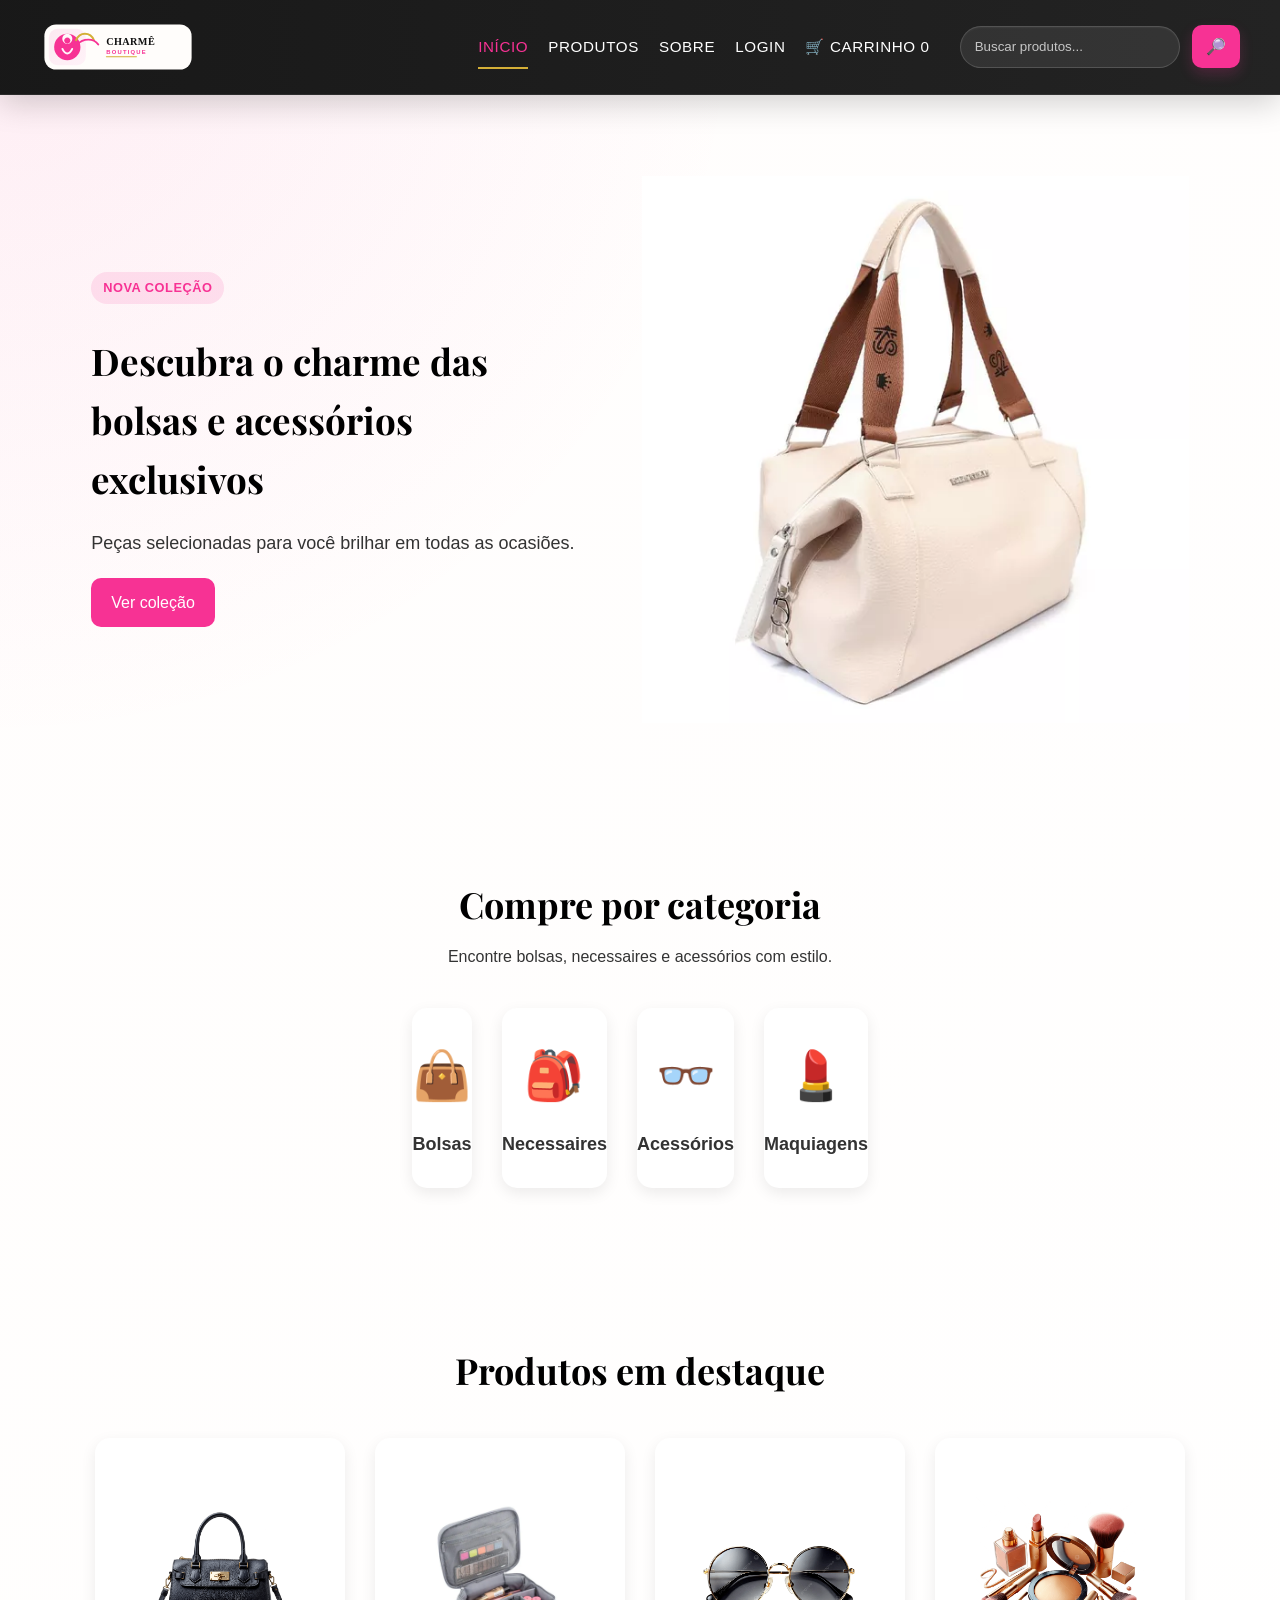
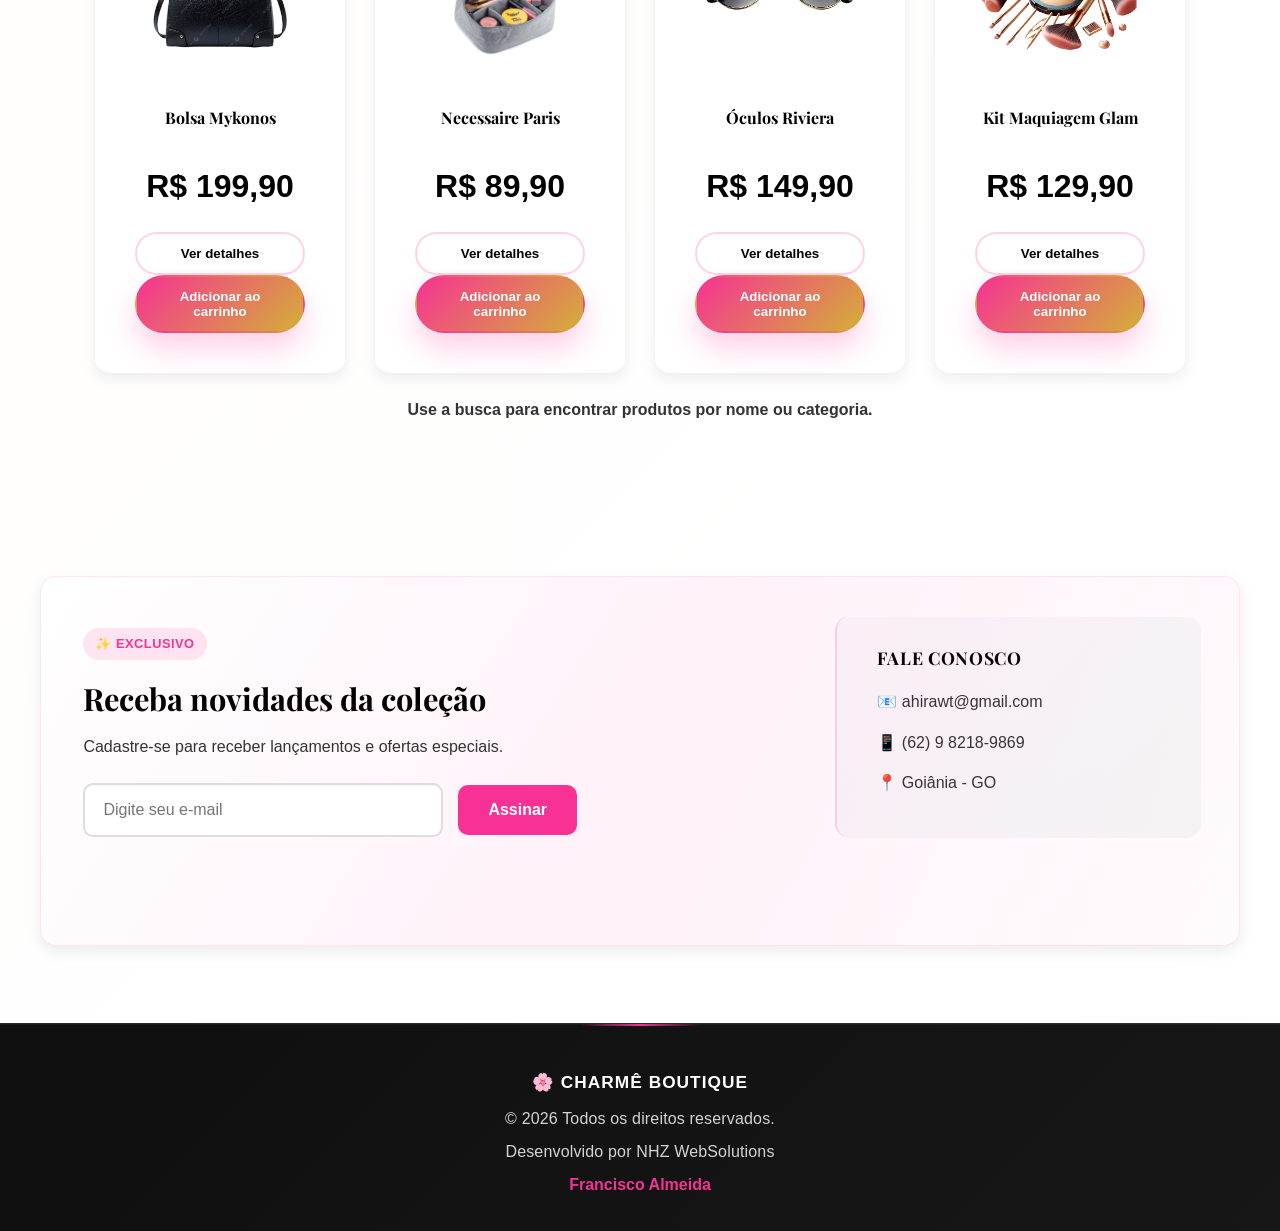
==== commit e1c77742: "feat: adiciona carrinho de compras" ====
--- a/index.html
+++ b/index.html
@@ -1,19 +1,19 @@
 <!DOCTYPE html>
 <html lang="pt-BR">
   <head>
-    <meta charset="UTF-8">
-    <meta name="viewport" content="width=device-width, initial-scale=1.0">
-    <link rel="preconnect" href="https://fonts.googleapis.com">
-    <link rel="preconnect" href="https://fonts.gstatic.com" crossorigin>
-    <link href="https://fonts.googleapis.com/css2?family=Playfair+Display:wght@600;700&family=Poppins:wght@300;400;500;600&display=swap" rel="stylesheet">
-    <link rel="stylesheet" href="style.css">
+    <meta charset="UTF-8" />
+    <meta name="viewport" content="width=device-width, initial-scale=1.0" />
+    <link rel="preconnect" href="https://fonts.googleapis.com" />
+    <link rel="preconnect" href="https://fonts.gstatic.com" crossorigin />
+    <link href="https://fonts.googleapis.com/css2?family=Playfair+Display:wght@600;700&family=Poppins:wght@300;400;500;600&display=swap" rel="stylesheet" />
+    <link rel="stylesheet" href="style.css" />
     <title>Charmê Boutique</title>
   </head>
 
   <body>
     <header class="site-header">
       <a href="index.html" class="logo" aria-label="Charmê Boutique home">
-        <img src="assets/logo/logo.svg" alt="Logo Charmê Boutique" class="logo-image">
+        <img src="assets/logo/logo.svg" alt="Charmê Boutique" class="logo-image" />
       </a>
 
       <div class="header-actions" aria-label="Ações do cabeçalho">
@@ -25,13 +25,18 @@
         <ul>
           <li><a href="index.html">Início</a></li>
           <li><a href="produtos.html">Produtos</a></li>
-          <li><a href="sobre.html">Sobre Nós</a></li>
+          <li><a href="sobre.html">Sobre</a></li>
           <li><a href="login.html">Login</a></li>
+          <li>
+            <a href="carrinho.html">
+              🛒 Carrinho <span id="cart-counter">0</span>
+            </a>
+          </li>
         </ul>
 
         <form class="search-form" role="search">
           <label class="sr-only" for="site-search">Buscar produtos</label>
-          <input id="site-search" type="text" placeholder="Buscar produtos..." autocomplete="off">
+          <input id="site-search" type="text" placeholder="Buscar produtos..." autocomplete="off" />
           <button type="submit" aria-label="Buscar">🔎</button>
         </form>
       </nav>
@@ -40,23 +45,21 @@
     <main>
       <section class="hero">
         <div class="hero-content">
-          <h1>Nova Coleção Primavera 🌸</h1>
-          <p>
-            Bolsas e acessórios para mulheres que valorizam elegância e
-            praticidade.
-          </p>
-          <a href="produtos.html" class="btn">Ver Coleção</a>
+          <span class="status-pill">Nova coleção</span>
+          <h1>Descubra o charme das bolsas e acessórios exclusivos</h1>
+          <p>Peças selecionadas para você brilhar em todas as ocasiões.</p>
+          <a href="produtos.html" class="btn">Ver coleção</a>
         </div>
 
         <div class="hero-image">
-          <img src="/assets/img/bolsa-hero.png" alt="Bolsa Charmê Boutique">
+          <img src="assets/img/bolsa-hero.png" alt="Bolsa Charmê Boutique" />
         </div>
       </section>
 
       <section class="categories">
         <div class="categories-header">
-          <h2>Compre por Categoria</h2>
-          <p>Encontre os melhores produtos separados especialmente para você</p>
+          <h2>Compre por categoria</h2>
+          <p>Encontre bolsas, necessaires e acessórios com estilo.</p>
         </div>
 
         <ul class="categories-grid">
@@ -68,7 +71,7 @@
           </li>
           <li>
             <a href="produtos.html?categoria=necessaires" class="category-card">
-              <span class="category-icon">🧺</span>
+              <span class="category-icon">🎒</span>
               <span class="category-name">Necessaires</span>
             </a>
           </li>
@@ -84,45 +87,67 @@
               <span class="category-name">Maquiagens</span>
             </a>
           </li>
-          <li>
-            <a href="produtos.html?categoria=promocoes" class="category-card promotion">
-              <span class="category-icon">🎁</span>
-              <span class="category-name">Promoções</span>
-            </a>
-          </li>
         </ul>
       </section>
 
       <section class="featured-products">
-        <h3>Produtos em Destaque</h3>
+        <h3>Produtos em destaque</h3>
 
         <div class="product-grid">
-          <article class="product-card" data-name="Bolsa Mykonos" data-category="bolsas" data-description="Bolsa estruturada com acabamento sofisticado e espaço ideal para o dia a dia." data-price="R$ 199,90" data-image="/assets/img/bolsa-mykonos.png">
-            <img class="product-image" src="/assets/img/bolsa-mykonos.png" alt="Bolsa Mykonos">
+          <article class="product-card"
+            data-id="p1"
+            data-name="Bolsa Mykonos"
+            data-category="Bolsas"
+            data-description="Bolsa elegante em tecido acetinado, perfeita para o dia e a noite."
+            data-price="R$ 199,90"
+            data-image="assets/img/bolsa-mykonos.png">
+            <img class="product-image" src="assets/img/bolsa-mykonos.png" alt="Bolsa Mykonos" />
             <h4>Bolsa Mykonos</h4>
             <p class="price">R$ 199,90</p>
-            <button type="button" class="btn product-buy-btn">Comprar</button>
-          </article>
-
-          <article class="product-card" data-name="Necessaire Paris" data-category="necessaires" data-description="Necessaire elegante com compartimentos práticos para cosméticos e pequenos objetos." data-price="R$ 89,90" data-image="/assets/img/necessaire-paris.jpg">
-            <img class="product-image" src="/assets/img/necessaire-paris.jpg" alt="Necessaire Paris">
+            <button type="button" class="product-details-btn">Ver detalhes</button>
+            <button type="button" class="add-cart-btn">Adicionar ao carrinho</button>
+          </article>
+
+          <article class="product-card"
+            data-id="p2"
+            data-name="Necessaire Paris"
+            data-category="Necessaires"
+            data-description="Necessaire com compartimentos internos e acabamento premium."
+            data-price="R$ 89,90"
+            data-image="assets/img/necessaire-paris.jpg">
+            <img class="product-image" src="assets/img/necessaire-paris.jpg" alt="Necessaire Paris" />
             <h4>Necessaire Paris</h4>
             <p class="price">R$ 89,90</p>
-            <button type="button" class="btn product-buy-btn">Comprar</button>
-          </article>
-
-          <article class="product-card" data-name="Óculos de Sol Riviera" data-category="acessorios" data-description="Óculos de sol com design clean, proteção UV e acabamento premium." data-price="R$ 149,90" data-image="/assets/img/oculos-riviera.png">
-            <img class="product-image" src="/assets/img/oculos-riviera.png" alt="Óculos de Sol Riviera">
-            <h4>Óculos de Sol Riviera</h4>
+            <button type="button" class="product-details-btn">Ver detalhes</button>
+            <button type="button" class="add-cart-btn">Adicionar ao carrinho</button>
+          </article>
+
+          <article class="product-card"
+            data-id="p3"
+            data-name="Óculos Riviera"
+            data-category="Acessórios"
+            data-description="Óculos com lente UV e design moderno para looks sofisticados."
+            data-price="R$ 149,90"
+            data-image="assets/img/oculos-riviera.png">
+            <img class="product-image" src="assets/img/oculos-riviera.png" alt="Óculos Riviera" />
+            <h4>Óculos Riviera</h4>
             <p class="price">R$ 149,90</p>
-            <button type="button" class="btn product-buy-btn">Comprar</button>
-          </article>
-
-          <article class="product-card" data-name="Kit Maquiagem Glam" data-category="maquiagens" data-description="Kit completo para looks sofisticados com produtos selecionados para todos os dias." data-price="R$ 129,90" data-image="/assets/img/kit-maquiagem-glam.png">
-            <img class="product-image" src="/assets/img/kit-maquiagem-glam.png" alt="Kit Maquiagem Glam">
+            <button type="button" class="product-details-btn">Ver detalhes</button>
+            <button type="button" class="add-cart-btn">Adicionar ao carrinho</button>
+          </article>
+
+          <article class="product-card"
+            data-id="p4"
+            data-name="Kit Maquiagem Glam"
+            data-category="Maquiagens"
+            data-description="Kit completo para makes elegantes com itens selecionados."
+            data-price="R$ 129,90"
+            data-image="assets/img/kit-maquiagem-glam.png">
+            <img class="product-image" src="assets/img/kit-maquiagem-glam.png" alt="Kit Maquiagem Glam" />
             <h4>Kit Maquiagem Glam</h4>
             <p class="price">R$ 129,90</p>
-            <button type="button" class="btn product-buy-btn">Comprar</button>
+            <button type="button" class="product-details-btn">Ver detalhes</button>
+            <button type="button" class="add-cart-btn">Adicionar ao carrinho</button>
           </article>
         </div>
 
@@ -133,20 +158,19 @@
         <div class="contact-newsletter">
           <span class="contact-badge">✨ Exclusivo</span>
           <h3>Receba novidades da coleção</h3>
-          <p>Entre para ganhar acesso antecipado a lançamentos, promoções especiais e ofertas VIP da Charmê Boutique.</p>
+          <p>Cadastre-se para receber lançamentos e ofertas especiais.</p>
           <form id="newsletter-form">
-            <input id="newsletter-email" type="email" placeholder="Digite seu e-mail" required>
+            <input id="newsletter-email" type="email" placeholder="Digite seu e-mail" required />
             <button type="submit" class="btn">Assinar</button>
           </form>
           <p id="newsletter-message" class="form-message" role="status" aria-live="polite"></p>
         </div>
 
         <div class="contact-info">
-          <h4>Fale Conosco</h4>
+          <h4>Fale conosco</h4>
           <p>📧 ahirawt@gmail.com</p>
           <p>📱 (62) 9 8218-9869</p>
           <p>📍 Goiânia - GO</p>
-          <p>🕒 Atendimento Online</p>
         </div>
       </section>
     </main>
@@ -162,12 +186,12 @@
       <div class="modal-backdrop" data-close-modal></div>
       <div class="modal-dialog" role="dialog" aria-modal="true" aria-labelledby="modal-title">
         <button class="modal-close" type="button" aria-label="Fechar" data-close-modal>×</button>
-        <img id="modal-image" src="" alt="">
+        <img id="modal-image" src="" alt="" />
         <div class="modal-content">
           <h3 id="modal-title"></h3>
           <p id="modal-description"></p>
           <p class="modal-price" id="modal-price"></p>
-          <button type="button" class="btn modal-buy-btn">Comprar</button>
+          <button type="button" class="btn modal-buy-btn">Adicionar ao Carrinho</button>
         </div>
       </div>
     </div>
--- a/style.css
+++ b/style.css
@@ -1,4 +1,4 @@
-/* ========================================
+﻿/* ========================================
    RESET
 ======================================== */
 
@@ -35,6 +35,10 @@
     --space-md: 20px;
     --space-lg: 40px;
     --max-width: 1200px;
+    --card: #ffffff;
+    --radius: 18px;
+    --accent: #f73294;
+    --accent-dark: #b8277a;
 }
 
 /* ========================================
@@ -85,11 +89,11 @@
     position: fixed;
     top: 0;
     left: 0;
-    height: 3px;
+    height: 4px;
     width: 0;
-    background: linear-gradient(90deg, var(--cor-secundaria), var(--cor-dourado));
-    z-index: 1100;
-    border-radius: 999px;
+    background: var(--accent);
+    z-index: 999;
+    transition: width 0.2s ease;
 }
 
 header.is-hidden {
@@ -752,76 +756,64 @@
 }
 
 .modal {
-    position: fixed;
-    inset: 0;
-    display: none;
-    align-items: center;
-    justify-content: center;
-    padding: 24px;
-    z-index: 2000;
+  position: fixed;
+  inset: 0;
+  display: none;
+  align-items: center;
+  justify-content: center;
+  padding: 24px;
+  z-index: 1000;
 }
 
 .modal.is-open {
-    display: flex;
+  display: flex;
 }
 
 .modal-backdrop {
-    position: absolute;
-    inset: 0;
-    background: rgba(0, 0, 0, 0.68);
-    backdrop-filter: blur(4px);
+  position: absolute;
+  inset: 0;
+  background: rgba(0, 0, 0, 0.52);
 }
 
 .modal-dialog {
-    position: relative;
-    display: flex;
-    align-items: center;
-    gap: clamp(1rem, 2vw, 1.5rem);
-    width: min(100%, 760px);
-    background: var(--cor-branca);
-    border-radius: var(--radius-lg);
-    padding: 28px;
-    box-shadow: var(--shadow-md);
-    z-index: 1;
+  position: relative;
+  width: min(760px, 100%);
+  max-height: 90vh;
+  overflow-y: auto;
+  background: #fff;
+  border-radius: 24px;
+  padding: 28px;
+  box-shadow: 0 32px 80px rgba(0, 0, 0, 0.18);
 }
 
 .modal-close {
-    position: absolute;
-    top: 14px;
-    right: 14px;
-    border: none;
-    background: transparent;
-    color: var(--cor-principal);
-    font-size: 1.6rem;
-    cursor: pointer;
+  position: absolute;
+  top: 16px;
+  right: 16px;
+  width: 40px;
+  height: 40px;
+  border: none;
+  border-radius: 50%;
+  background: rgba(0, 0, 0, 0.08);
+  color: #111;
+  cursor: pointer;
 }
 
 .modal-dialog img {
-    width: min(100%, 280px);
-    height: auto;
-    aspect-ratio: 280 / 320;
-    object-fit: contain;
-    border-radius: var(--radius-sm);
-    background: #faf7fb;
-    padding: 16px;
+  width: 100%;
+  border-radius: 18px;
+  margin-bottom: 18px;
 }
 
 .modal-content {
-    flex: 1;
-    display: flex;
-    flex-direction: column;
-    gap: 14px;
-}
-
-.modal-content h3 {
-    font-size: 1.5rem;
-    color: var(--cor-principal);
+  display: grid;
+  gap: 14px;
 }
 
 .modal-price {
-    font-size: 1.5rem;
-    font-weight: 700;
-    color: var(--cor-secundaria);
+  color: var(--accent);
+  font-weight: 700;
+  font-size: 1.25rem;
 }
 
 .contact-info {
@@ -1059,4 +1051,223 @@
         padding-left: 16px;
         padding-right: 16px;
     }
+}
+
+/* estilos para carrinho */
+.cart-page {
+  display: grid;
+  grid-template-columns: minmax(0, 1.6fr) minmax(280px, 1fr);
+  gap: 24px;
+  padding: 40px 20px;
+}
+
+.cart-content {
+  background: var(--card);
+  border-radius: var(--radius);
+  box-shadow: 0 14px 40px rgba(0, 0, 0, 0.08);
+  padding: 28px;
+}
+
+.cart-content h1 {
+  margin-top: 0;
+  margin-bottom: 20px;
+  font-size: clamp(1.7rem, 2vw, 2.2rem);
+}
+
+.cart-items {
+  display: flex;
+  flex-direction: column;
+  gap: 18px;
+}
+
+.cart-item {
+  display: flex;
+  gap: 18px;
+  align-items: flex-start;
+  padding: 18px;
+  border-radius: var(--radius);
+  border: 1px solid rgba(0,0,0,0.06);
+  background: #fff;
+}
+
+.cart-item img {
+  width: 120px;
+  height: 120px;
+  object-fit: cover;
+  border-radius: 16px;
+  flex-shrink: 0;
+}
+
+.cart-item-info {
+  flex: 1;
+  display: grid;
+  gap: 10px;
+}
+
+.cart-item-info h2 {
+  margin: 0;
+  font-size: 1.05rem;
+}
+
+.item-price {
+  margin: 0;
+  color: var(--accent);
+  font-weight: 700;
+}
+
+.item-subtotal {
+  margin: 0;
+  color: #333;
+  font-weight: 700;
+}
+
+.cart-item-info label {
+  display: grid;
+  gap: 8px;
+  font-size: 0.95rem;
+  color: #555;
+}
+
+.cart-item-info input {
+  width: 100%;
+  max-width: 120px;
+  padding: 10px 12px;
+  border-radius: 10px;
+  border: 1px solid #ddd;
+}
+
+.cart-item-remove {
+  border: 1px solid #ddd;
+  background: transparent;
+  color: #333;
+  padding: 10px 14px;
+  border-radius: 10px;
+  cursor: pointer;
+  transition: all 0.2s ease;
+  width: fit-content;
+}
+
+.cart-item-remove:hover {
+  border-color: var(--accent);
+  color: var(--accent-dark);
+}
+
+.cart-summary {
+  display: flex;
+  flex-direction: column;
+  gap: 20px;
+  background: var(--card);
+  border-radius: var(--radius);
+  box-shadow: 0 14px 40px rgba(0, 0, 0, 0.08);
+  padding: 24px;
+  
+}
+
+#checkout-link {
+    display: flex;
+    justify-content: center;
+    align-items: center;
+    width: 100%;
+}
+
+.summary-box {
+  display: flex;
+  justify-content: space-between;
+  align-items: center;
+  gap: 12px;
+  padding-bottom: 10px;
+  border-bottom: 1px solid #eee;
+}
+
+.summary-box p {
+  margin: 0;
+  color: #555;
+}
+
+.summary-box strong {
+  font-size: 1.7rem;
+  color: #111;
+}
+
+.btn.disabled,
+.btn[aria-disabled="true"] {
+  opacity: 0.55;
+  cursor: not-allowed;
+  pointer-events: none;
+  background: #ccc;
+  color: #666;
+}
+
+.empty-cart {
+  display: flex;
+  flex-direction: column;
+  gap: 16px;
+  align-items: center;
+  text-align: center;
+  padding: 40px 20px;
+  color: #555;
+}
+
+.empty-cart p {
+  margin: 0;
+}
+
+.empty-cart .btn {
+  width: auto;
+}
+
+@media (max-width: 980px) {
+  .cart-page {
+    grid-template-columns: 1fr;
+  }
+}
+
+@media (max-width: 640px) {
+  .cart-item {
+    flex-direction: column;
+    align-items: center;
+    text-align: center;
+  }
+
+  .cart-item-info {
+    align-items: center;
+  }
+
+  .cart-item-info input {
+    max-width: 100%;
+  }
+}
+
+/* estilos exclusivos para botões do card */
+.product-card .product-details-btn,
+.product-card .add-cart-btn {
+    width: 100%;
+    border-radius: 999px;
+    border: 2px solid transparent;
+    padding: 12px 18px;
+    font-weight: 700;
+    transition: transform 0.25s ease, background 0.25s ease, color 0.25s ease, border-color 0.25s ease;
+}
+
+.product-card .product-details-btn {
+    background: rgba(255,255,255,0.95);
+    color: var(--cor-principal);
+    border-color: rgba(247, 50, 148, 0.22);
+}
+
+.product-card .product-details-btn:hover {
+    background: rgba(247, 50, 148, 0.08);
+    color: var(--cor-secundaria);
+    transform: translateY(-2px);
+}
+
+.product-card .add-cart-btn {
+    background: linear-gradient(135deg, var(--cor-secundaria), var(--cor-dourado));
+    color: var(--cor-branca);
+    box-shadow: 0 16px 28px rgba(247, 50, 148, 0.22);
+}
+
+.product-card .add-cart-btn:hover {
+    filter: brightness(1.05);
+    transform: translateY(-2px);
 }
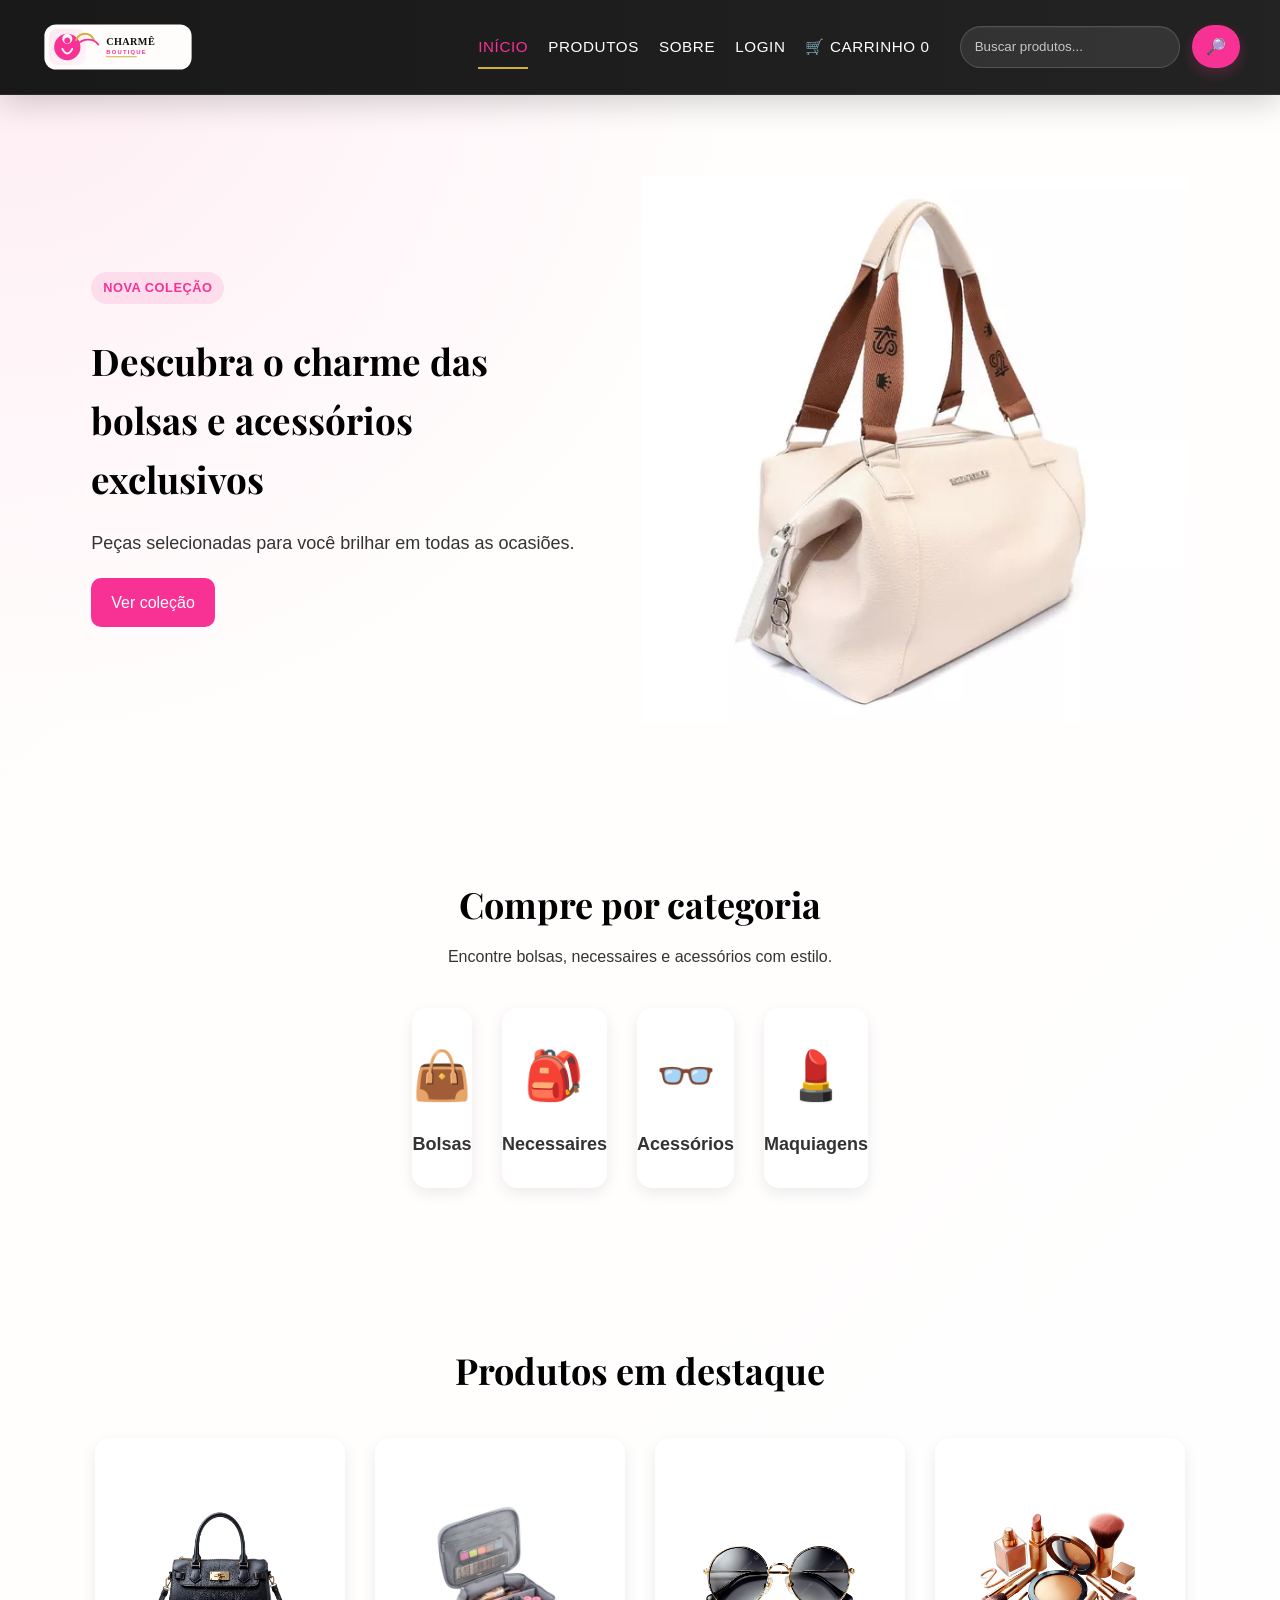
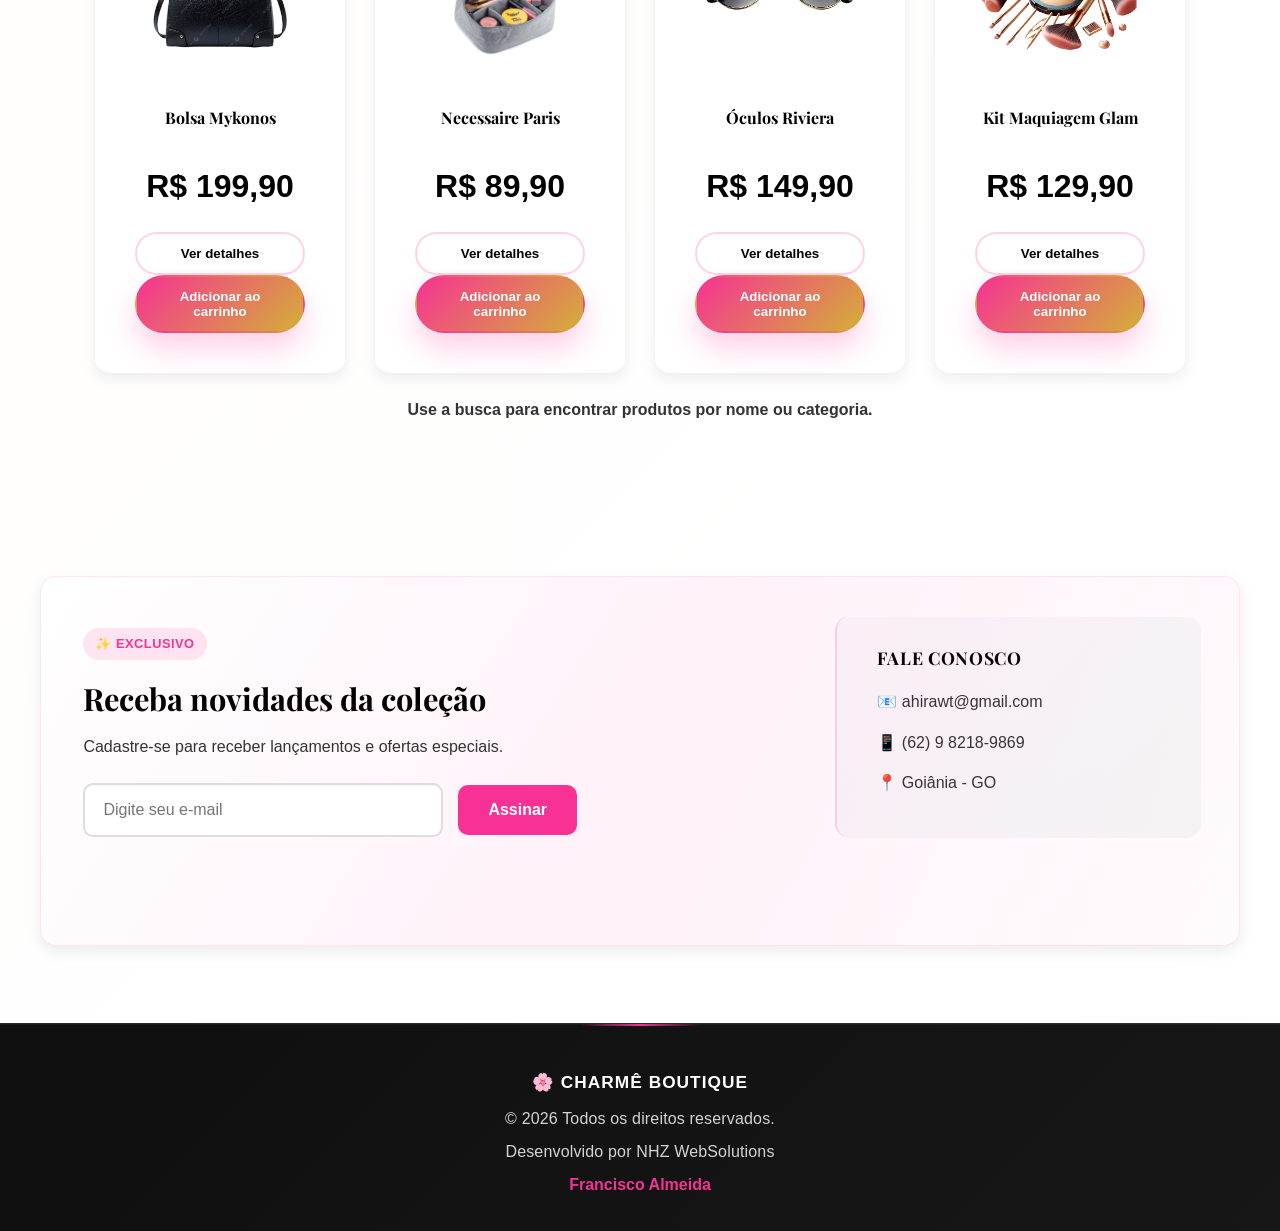
==== commit d5b5137d: "refactor: modulariza CSS e JavaScript da aplicação" ====
--- a/index.html
+++ b/index.html
@@ -196,6 +196,6 @@
       </div>
     </div>
 
-    <script src="script.js"></script>
+    <script type="module" src="js/main.js"></script>
   </body>
 </html>
--- a/style.css
+++ b/style.css
@@ -1,1273 +1,16 @@
-﻿/* ========================================
-   RESET
+/* ========================================
+   CHARMÊ BOUTIQUE — ESTILOS
+   Arquivo principal: apenas importa os módulos.
+   A ordem importa (o que vem depois pode sobrescrever o que vem antes).
 ======================================== */
 
-* {
-    margin: 0;
-    padding: 0;
-    list-style: none;
-    text-decoration: none;
-    box-sizing: border-box;
-    font-family: Arial, Helvetica, sans-serif;
-}
-
-/* ========================================
-   VARIÁVEIS
-======================================== */
-
-:root {
-    --cor-principal: #000000;
-    --cor-secundaria: #F73294;
-    --cor-dourado: #D4AF37;
-    --cor-fundo: #FFFFFF;
-    --cor-texto: #333333;
-    --cor-branca: #FFFFFF;
-    --cor-borda: #dddddd;
-    --font-title: 'Playfair Display', serif;
-    --font-body: 'Poppins', sans-serif;
-    --radius-sm: 10px;
-    --radius-md: 15px;
-    --radius-lg: 16px;
-    --shadow-sm: 0 5px 15px rgba(0, 0, 0, 0.08);
-    --shadow-md: 0 12px 24px rgba(0, 0, 0, 0.15);
-    --transition: 0.3s ease;
-    --space-sm: 12px;
-    --space-md: 20px;
-    --space-lg: 40px;
-    --max-width: 1200px;
-    --card: #ffffff;
-    --radius: 18px;
-    --accent: #f73294;
-    --accent-dark: #b8277a;
-}
-
-/* ========================================
-   GERAL
-======================================== */
-
-body {
-    background:
-        radial-gradient(circle at top left, rgba(247, 50, 148, 0.08), transparent 24%),
-        linear-gradient(135deg, #fffdfc 0%, #ffffff 100%);
-    color: var(--cor-texto);
-    font-family: var(--font-body);
-    line-height: 1.6;
-    padding-top: 74px;
-    font-size: 16px;
-}
-
-main {
-    width: 100%;
-}
-
-/* ========================================
-   HEADER
-======================================== */
-
-header {
-    position: fixed;
-    top: 0;
-    left: 0;
-    width: 100%;
-    min-height: 74px;
-    display: flex;
-    justify-content: space-between;
-    align-items: center;
-    padding: var(--space-md) var(--space-lg);
-    background: linear-gradient(90deg, rgba(15,15,15,0.96) 0%, rgba(26,26,26,0.96) 100%);
-    backdrop-filter: blur(10px);
-    -webkit-backdrop-filter: blur(10px);
-    z-index: 1000;
-    box-shadow: 0 8px 30px rgba(0, 0, 0, 0.18);
-    border-bottom: 1px solid rgba(255,255,255,0.08);
-    transform: translateY(0);
-    transition: transform 0.3s ease, opacity 0.3s ease;
-    opacity: 1;
-}
-
-#scroll-progress {
-    position: fixed;
-    top: 0;
-    left: 0;
-    height: 4px;
-    width: 0;
-    background: var(--accent);
-    z-index: 999;
-    transition: width 0.2s ease;
-}
-
-header.is-hidden {
-    transform: translateY(-100%);
-    opacity: 0;
-}
-
-
-
-.logo {
-    display: inline-flex;
-    align-items: center;
-    justify-content: center;
-    flex-shrink: 0;
-}
-
-.logo-image {
-    display: block;
-    height: clamp(42px, 4.2vw, 58px);
-    width: auto;
-    max-width: 220px;
-}
-
-h1,h2,h3,h4,.logo{
-    font-family: var(--font-title);
-}
-
-.logo:hover {
-    color: var(--cor-secundaria);
-}
-
-.site-header {
-    display: flex;
-    align-items: center;
-    justify-content: space-between;
-    gap: 16px;
-    width: 100%;
-}
-
-.header-actions {
-    display: none;
-    align-items: center;
-    gap: 8px;
-    margin-left: auto;
-}
-
-.menu-toggle,
-.search-toggle {
-    border: none;
-    border-radius: 999px;
-    width: 42px;
-    height: 42px;
-    display: inline-flex;
-    align-items: center;
-    justify-content: center;
-    background: rgba(255,255,255,0.1);
-    color: var(--cor-branca);
-    font-size: 1rem;
-    cursor: pointer;
-    transition: var(--transition);
-}
-
-.menu-toggle:hover,
-.search-toggle:hover {
-    background: rgba(247, 50, 148, 0.2);
-    color: var(--cor-secundaria);
-}
-
-.main-nav {
-    display: flex;
-    align-items: center;
-    gap: 18px;
-    flex-wrap: wrap;
-}
-
-header ul {
-    display: flex;
-    align-items: center;
-    gap: 20px;
-    margin: 0;
-}
-
-header li a {
-    position: relative;
-    padding: var(--space-sm) 0;
-    font-size: 0.95rem;
-    text-transform: uppercase;
-    letter-spacing: 0.04em;
-}
-
-header li a.active {
-    color: var(--cor-secundaria);
-}
-
-header li a.active::after {
-    width: 100%;
-    background: var(--cor-dourado);
-}
-
-header li a::after {
-    content: "";
-    position: absolute;
-    left: 0;
-    bottom: -2px;
-    width: 0;
-    height: 2px;
-    background: var(--cor-secundaria);
-    transition: width 0.3s ease;
-}
-
-header li a:hover::after {
-    width: 100%;
-}
-
-header a {
-    color: var(--cor-branca);
-    transition: var(--transition);
-}
-
-header a:hover {
-    color: var(--cor-secundaria);
-}
-
-.search-form {
-    display: flex;
-    align-items: center;
-    gap: var(--space-sm);
-    margin-left: 0;
-    padding-left: var(--space-sm);
-}
-
-.search-form input {
-    padding: var(--space-sm) 14px;
-    border: 1px solid rgba(255,255,255,0.16);
-    border-radius: 999px;
-    outline: none;
-    min-width: 220px;
-    min-height: 42px;
-    background: rgba(255,255,255,0.08);
-    color: var(--cor-branca);
-    box-shadow: inset 0 1px 2px rgba(255,255,255,0.06);
-}
-
-.search-form input::placeholder {
-    color: rgba(255,255,255,0.72);
-}
-
-.search-form input:focus {
-    border-color: var(--cor-secundaria);
-    background: rgba(255,255,255,0.12);
-    box-shadow: 0 0 0 3px rgba(247, 50, 148, 0.16);
-}
-
-.search-form button {
-    min-height: 42px;
-    min-width: 42px;
-    padding: 0 14px;
-    border-radius: 999px;
-    font-weight: 600;
-    letter-spacing: 0.02em;
-    box-shadow: 0 6px 14px rgba(247, 50, 148, 0.2);
-    display: inline-flex;
-    align-items: center;
-    justify-content: center;
-    font-size: 1rem;
-}
-
-@media (max-width: 820px) {
-    .header-actions {
-        display: flex;
-    }
-
-    .main-nav {
-        display: none;
-        position: absolute;
-        top: calc(100% + 10px);
-        left: 20px;
-        right: 20px;
-        flex-direction: column;
-        align-items: stretch;
-        gap: 14px;
-        padding: 16px;
-        background: rgba(10, 10, 10, 0.96);
-        border: 1px solid rgba(255,255,255,0.08);
-        border-radius: 18px;
-        box-shadow: 0 18px 40px rgba(0, 0, 0, 0.28);
-    }
-
-    .main-nav.is-open {
-        display: flex;
-    }
-
-    header ul {
-        flex-direction: column;
-        align-items: flex-start;
-        gap: 10px;
-    }
-
-    .search-form {
-        display: none;
-        padding-left: 0;
-        width: 100%;
-    }
-
-    .search-form.is-open {
-        display: flex;
-    }
-
-    .search-form input {
-        min-width: 0;
-        width: 100%;
-    }
-
-    .logo-text {
-        display: none;
-    }
-}
-
-@media (max-width: 480px) {
-    header {
-        padding: 14px 16px;
-    }
-
-    .logo {
-        font-size: 1rem;
-    }
-
-    .menu-toggle,
-    .search-toggle {
-        width: 38px;
-        height: 38px;
-    }
-}
-
-.sr-only {
-    position: absolute;
-    width: 1px;
-    height: 1px;
-    padding: 0;
-    margin: -1px;
-    overflow: hidden;
-    clip: rect(0, 0, 0, 0);
-    white-space: nowrap;
-    border: 0;
-}
-
-.search-form button:hover {
-    transform: translateY(-2px);
-    box-shadow: 0 10px 18px rgba(247, 50, 148, 0.25);
-}
-
-/* ========================================
-   BOTÕES
-======================================== */
-
-.btn,
-.search-form button,
-#newsletter-form button {
-    display: inline-block;
-    padding: var(--space-sm) var(--space-md);
-    background-color: var(--cor-secundaria);
-    color: var(--cor-branca);
-    border: none;
-    border-radius: var(--radius-sm);
-    transition: var(--transition);
-    cursor: pointer;
-}
-
-.btn:hover,
-.search-form button:hover,
-#newsletter-form button:hover {
-    background-color: var(--cor-dourado);
-    color: var(--cor-principal);
-    transform: translateY(-3px);
-    box-shadow: 0 10px 20px rgba(0, 0, 0, 0.15);
-}
-
-.reveal {
-    opacity: 0;
-    transform: translateY(24px);
-}
-
-.reveal.is-visible {
-    opacity: 1;
-    transform: translateY(0);
-    transition: opacity 0.7s ease, transform 0.7s ease;
-}
-
-.product-card .btn {
-    display: block;
-    width: 100%;
-    padding: 14px;
-    text-align: center;
-}
-
-.search-form button {
-    padding: var(--space-sm) 14px;
-}
-
-#newsletter-form button {
-    padding: 16px 30px;
-    font-size: 16px;
-    font-weight: bold;
-}
-
-/* ========================================
-   HERO
-======================================== */
-
-.hero {
-    display: flex;
-    justify-content: space-between;
-    align-items: center;
-    max-width: var(--max-width);
-    margin: 0 auto;
-    padding: clamp(5rem, 8vw, 9.375rem) clamp(1.25rem, 4vw, 5rem) clamp(3rem, 6vw, 5rem);
-    gap: clamp(2rem, 4vw, 4.375rem);
-    flex-wrap: wrap;
-}
-
-.hero-content {
-    display: flex;
-    flex-direction: column;
-    gap: 20px;
-    align-items: flex-start;
-    max-width: 500px;
-    flex: 1 1 320px;
-}
-
-.hero-content h1 {
-    font-size: clamp(1.8rem, 3vw, 2.3rem);
-    color: var(--cor-principal);
-}
-
-.hero-content p {
-    font-size: clamp(1rem, 1.6vw, 1.125rem);
-    color: var(--cor-texto);
-}
-
-.page-hero {
-    padding: 120px 80px 90px;
-}
-
-.page-hero .hero-content {
-    max-width: 560px;
-}
-
-.status-pill {
-    display: inline-block;
-    margin-bottom: 8px;
-    padding: 6px 12px;
-    background: rgba(247, 50, 148, 0.12);
-    color: var(--cor-secundaria);
-    border-radius: 999px;
-    font-size: 0.8rem;
-    font-weight: bold;
-    letter-spacing: 0.04em;
-    text-transform: uppercase;
-}
-
-.page-actions {
-    display: flex;
-    gap: 12px;
-    flex-wrap: wrap;
-}
-
-.btn-secondary {
-    background: transparent;
-    color: var(--cor-principal);
-    border: 1px solid var(--cor-borda);
-    box-shadow: none;
-}
-
-.btn-secondary:hover {
-    background: var(--cor-principal);
-    color: var(--cor-branca);
-}
-
-.page-card {
-    width: 100%;
-    max-width: 420px;
-    padding: 32px;
-    background: linear-gradient(135deg, #fffafc 0%, #ffffff 100%);
-    border: 1px solid rgba(247, 50, 148, 0.12);
-    border-radius: var(--radius-lg);
-    box-shadow: var(--shadow-sm);
-}
-
-.page-card h3 {
-    margin-bottom: 16px;
-    color: var(--cor-principal);
-    font-size: 1.25rem;
-}
-
-.page-list {
-    display: flex;
-    flex-direction: column;
-    gap: 10px;
-}
-
-.page-list li {
-    display: flex;
-    align-items: center;
-    gap: 10px;
-    color: var(--cor-texto);
-}
-
-.page-list li::before {
-    content: "✦";
-    color: var(--cor-secundaria);
-    font-size: 0.95rem;
-}
-
-.hero-image {
-    flex: 1 1 320px;
-    display: flex;
-    justify-content: center;
-    align-items: center;
-}
-
-.hero-image img {
-    max-width: 560px;
-    width: min(100%, 560px);
-    height: auto;
-}
-
-/* ========================================
-   CATEGORIAS
-======================================== */
-
-.categories {
-    max-width: var(--max-width);
-    margin: 0 auto;
-    padding: clamp(3rem, 6vw, 5rem) var(--space-lg);
-}
-
-.categories-header {
-    text-align: center;
-    margin-bottom: clamp(1.8rem, 3vw, 3.125rem);
-}
-
-.categories-header h2 {
-    font-size: clamp(1.75rem, 3vw, 2.25rem);
-    color: var(--cor-principal);
-    margin-bottom: 10px;
-}
-
-.categories-header p {
-    color: var(--cor-texto);
-}
-
-.categories-grid {
-    display: flex;
-    justify-content: center;
-    gap: 30px;
-    flex-wrap: wrap;
-    list-style: none;
-}
-
-.category-card {
-    width: min(100%, 180px);
-    min-height: 180px;
-    display: flex;
-    flex-direction: column;
-    justify-content: center;
-    align-items: center;
-    gap: 15px;
-    background: var(--cor-branca);
-    border-radius: var(--radius-md);
-    box-shadow: var(--shadow-sm);
-    transition: var(--transition);
-    color: var(--cor-texto);
-}
-
-.category-card:hover,
-.product-card:hover {
-    transform: translateY(-8px);
-    box-shadow: var(--shadow-md);
-}
-
-.category-icon {
-    font-size: 48px;
-}
-
-.category-name {
-    font-size: 18px;
-    font-weight: bold;
-}
-
-/* ========================================
-   PRODUTOS
-======================================== */
-
-.featured-products {
-    max-width: var(--max-width);
-    margin: 0 auto;
-    padding: clamp(3rem, 6vw, 5rem) var(--space-lg);
-}
-
-.featured-products h3 {
-    text-align: center;
-    font-size: clamp(1.75rem, 3vw, 2.25rem);
-    color: var(--cor-principal);
-    margin-bottom: clamp(1.8rem, 3vw, 3.125rem);
-}
-
-.product-grid {
-    display: flex;
-    justify-content: center;
-    flex-wrap: wrap;
-    gap: 30px;
-}
-
-.product-card {
-    display: flex;
-    flex-direction: column;
-    align-items: center;
-    width: min(100%, 250px);
-    background: var(--cor-branca);
-    border-radius: var(--radius-md);
-    padding: var(--space-lg);
-    text-align: center;
-    box-shadow: var(--shadow-sm);
-    transition: var(--transition);
-    cursor: pointer;
-}
-
-.product-image {
-    width: min(100%, 180px);
-    height: auto;
-    aspect-ratio: 180 / 220;
-    object-fit: contain;
-    margin-bottom: var(--space-md);
-    transition: var(--transition);
-}
-
-.product-card:hover .product-image {
-    transform: scale(1.05);
-}
-
-.product-card h4 {
-    color: var(--cor-principal);
-    margin-bottom: 15px;
-}
-
-.price {
-    font-size: 2rem;
-    font-weight: bold;
-    color: var(--cor-principal);
-    margin: 15px 0 var(--space-md);
-}
-
-/* ========================================
-   CONTATO
-======================================== */
-
-.contact {
-    max-width: var(--max-width);
-    margin: clamp(3rem, 6vw, 5rem) auto;
-    padding: clamp(1.5rem, 3vw, 3.75rem);
-    display: flex;
-    justify-content: space-between;
-    align-items: flex-start;
-    gap: var(--space-lg);
-    background: linear-gradient(135deg, #ffffff 0%, #fffafc 100%);
-    border: 1px solid rgba(247, 50, 148, 0.12);
-    border-radius: var(--radius-lg);
-    box-shadow: var(--shadow-sm);
-    position: relative;
-    overflow: hidden;
-}
-
-.contact::before {
-    content: "";
-    position: absolute;
-    inset: 0;
-    background: linear-gradient(120deg, transparent 0%, rgba(247, 50, 148, 0.05) 50%, transparent 100%);
-    pointer-events: none;
-}
-
-.contact-newsletter {
-    flex: 3;
-    padding: var(--space-sm) 4px;
-}
-
-.contact-badge {
-    display: inline-block;
-    margin-bottom: 14px;
-    padding: 6px 12px;
-    background: rgba(247, 50, 148, 0.12);
-    color: var(--cor-secundaria);
-    border-radius: 999px;
-    font-size: 0.8rem;
-    font-weight: bold;
-    letter-spacing: 0.04em;
-    text-transform: uppercase;
-}
-
-.contact-newsletter h3 {
-    font-size: clamp(1.5rem, 2.4vw, 2rem);
-    color: var(--cor-principal);
-    margin-bottom: 10px;
-}
-
-.contact-newsletter p {
-    color: var(--cor-texto);
-    margin-bottom: 22px;
-    max-width: 520px;
-    line-height: 1.7;
-}
-
-#newsletter-form {
-    display: flex;
-    gap: 15px;
-    flex-wrap: wrap;
-    align-items: center;
-}
-
-#newsletter-form input {
-    flex: 1 1 280px;
-    min-width: min(100%, 280px);
-    width: 100%;
-    max-width: 360px;
-    padding: 16px 18px;
-    border: 2px solid var(--cor-borda);
-    border-radius: var(--radius-sm);
-    font-size: 16px;
-    box-shadow: inset 0 1px 2px rgba(0, 0, 0, 0.04);
-}
-
-#newsletter-form input:focus {
-    outline: none;
-    border-color: var(--cor-secundaria);
-    box-shadow: 0 0 0 3px rgba(247, 50, 148, 0.12);
-}
-
-.form-message {
-    margin-top: 12px;
-    min-height: 24px;
-    font-weight: 600;
-}
-
-.form-message.success {
-    color: #0f8a4b;
-}
-
-.form-message.error {
-    color: #c0392b;
-}
-
-.search-status {
-    text-align: center;
-    margin-top: 24px;
-    color: var(--cor-texto);
-    font-weight: 600;
-}
-
-.product-card.is-hidden {
-    display: none;
-}
-
-.modal {
-  position: fixed;
-  inset: 0;
-  display: none;
-  align-items: center;
-  justify-content: center;
-  padding: 24px;
-  z-index: 1000;
-}
-
-.modal.is-open {
-  display: flex;
-}
-
-.modal-backdrop {
-  position: absolute;
-  inset: 0;
-  background: rgba(0, 0, 0, 0.52);
-}
-
-.modal-dialog {
-  position: relative;
-  width: min(760px, 100%);
-  max-height: 90vh;
-  overflow-y: auto;
-  background: #fff;
-  border-radius: 24px;
-  padding: 28px;
-  box-shadow: 0 32px 80px rgba(0, 0, 0, 0.18);
-}
-
-.modal-close {
-  position: absolute;
-  top: 16px;
-  right: 16px;
-  width: 40px;
-  height: 40px;
-  border: none;
-  border-radius: 50%;
-  background: rgba(0, 0, 0, 0.08);
-  color: #111;
-  cursor: pointer;
-}
-
-.modal-dialog img {
-  width: 100%;
-  border-radius: 18px;
-  margin-bottom: 18px;
-}
-
-.modal-content {
-  display: grid;
-  gap: 14px;
-}
-
-.modal-price {
-  color: var(--accent);
-  font-weight: 700;
-  font-size: 1.25rem;
-}
-
-.contact-info {
-    flex: 1.2;
-    padding: 28px var(--space-lg);
-    border-left: 2px solid rgba(247, 50, 148, 0.16);
-    background: linear-gradient(135deg, #faf7fb 0%, #f4f4f4 100%);
-    border-radius: var(--radius-md);
-    box-shadow: inset 0 1px 0 rgba(255,255,255,0.7);
-}
-
-.contact-info h4 {
-    font-size: 1.1rem;
-    margin-bottom: 16px;
-    color: var(--cor-principal);
-    text-transform: uppercase;
-    letter-spacing: 0.04em;
-}
-
-.contact-info p {
-    margin-bottom: 12px;
-    line-height: 1.8;
-    color: var(--cor-texto);
-}
-
-/* ========================================
-   FOOTER
-======================================== */
-
-footer {
-    background: linear-gradient(135deg, #0f0f0f 0%, #171717 100%);
-    color: var(--cor-branca);
-    text-align: center;
-    padding: clamp(2rem, 3vw, 2.375rem) 24px clamp(2rem, 3vw, 2.125rem);
-    border-top: 1px solid rgba(255,255,255,0.1);
-    box-shadow: inset 0 1px 0 rgba(255,255,255,0.04);
-    position: relative;
-    margin-top: 40px;
-}
-
-footer::before {
-    content: "";
-    position: absolute;
-    top: 0;
-    left: 50%;
-    transform: translateX(-50%);
-    width: 120px;
-    height: 2px;
-    background: linear-gradient(90deg, transparent, var(--cor-secundaria), transparent);
-}
-
-footer p {
-    margin: 7px 0;
-    color: rgba(255,255,255,0.82);
-    letter-spacing: 0.01em;
-}
-
-footer a {
-    color: var(--cor-secundaria);
-    transition: var(--transition);
-    font-weight: 600;
-    text-decoration: none;
-}
-
-footer a:hover {
-    color: var(--cor-dourado);
-}
-
-footer p:first-child {
-    font-size: 1.08rem;
-    font-weight: 700;
-    letter-spacing: 0.06em;
-    color: var(--cor-branca);
-    margin-bottom: 10px;
-    text-transform: uppercase;
-}
-
-/* ========================================
-   RESPONSIVIDADE
-======================================== */
-
-@media (max-width: 900px) {
-    header {
-        flex-direction: column;
-        align-items: flex-start;
-        padding: 16px 20px;
-        gap: 12px;
-    }
-
-    header nav {
-        width: 100%;
-        justify-content: space-between;
-        gap: 12px;
-    }
-
-    .search-form {
-        width: 100%;
-        padding-left: 0;
-        justify-content: space-between;
-    }
-
-    .search-form input {
-        flex: 1;
-        min-width: 0;
-    }
-
-    .contact {
-        flex-direction: column;
-    }
-
-    .contact-info {
-        border-left: none;
-        border-top: 2px solid rgba(247, 50, 148, 0.16);
-        padding-top: 20px;
-    }
-
-    .modal-dialog {
-        flex-direction: column;
-        padding: 24px 20px;
-    }
-
-    .modal-dialog img {
-        width: min(100%, 220px);
-    }
-}
-
-@media (max-width: 700px) {
-    body {
-        padding-top: 120px;
-    }
-
-    header {
-        min-height: auto;
-    }
-
-    header ul {
-        flex-wrap: wrap;
-        gap: 10px 16px;
-    }
-
-    .hero {
-        padding: 40px 20px 50px;
-    }
-
-    .hero-content,
-    .hero-image {
-        width: 100%;
-        flex-basis: 100%;
-    }
-
-    .page-hero {
-        padding: 40px 20px 50px;
-    }
-
-    .page-actions {
-        flex-direction: column;
-    }
-
-    .categories,
-    .featured-products {
-        padding-left: 20px;
-        padding-right: 20px;
-    }
-
-    .contact {
-        margin: 24px 20px;
-        padding: 24px 20px;
-    }
-
-    #newsletter-form {
-        flex-direction: column;
-        align-items: stretch;
-    }
-
-    #newsletter-form input {
-        max-width: none;
-        min-width: 0;
-    }
-
-    #newsletter-form button,
-    .btn {
-        width: 100%;
-        text-align: center;
-    }
-
-    .product-card {
-        width: 100%;
-    }
-
-    .category-card {
-        width: 100%;
-        max-width: 220px;
-    }
-
-    .modal {
-        padding: 16px;
-    }
-}
-
-@media (max-width: 480px) {
-    .logo {
-        font-size: 1.05rem;
-    }
-
-    header nav {
-        flex-direction: column;
-        align-items: flex-start;
-    }
-
-    .search-form {
-        flex-direction: column;
-        align-items: stretch;
-    }
-
-    .search-form input,
-    .search-form button {
-        width: 100%;
-    }
-
-    .hero-content h1 {
-        font-size: 1.6rem;
-    }
-
-    .hero-content p,
-    .contact-newsletter p,
-    .contact-info p {
-        font-size: 0.95rem;
-    }
-
-    .modal-content h3 {
-        font-size: 1.25rem;
-    }
-
-    footer {
-        padding-left: 16px;
-        padding-right: 16px;
-    }
-}
-
-/* estilos para carrinho */
-.cart-page {
-  display: grid;
-  grid-template-columns: minmax(0, 1.6fr) minmax(280px, 1fr);
-  gap: 24px;
-  padding: 40px 20px;
-}
-
-.cart-content {
-  background: var(--card);
-  border-radius: var(--radius);
-  box-shadow: 0 14px 40px rgba(0, 0, 0, 0.08);
-  padding: 28px;
-}
-
-.cart-content h1 {
-  margin-top: 0;
-  margin-bottom: 20px;
-  font-size: clamp(1.7rem, 2vw, 2.2rem);
-}
-
-.cart-items {
-  display: flex;
-  flex-direction: column;
-  gap: 18px;
-}
-
-.cart-item {
-  display: flex;
-  gap: 18px;
-  align-items: flex-start;
-  padding: 18px;
-  border-radius: var(--radius);
-  border: 1px solid rgba(0,0,0,0.06);
-  background: #fff;
-}
-
-.cart-item img {
-  width: 120px;
-  height: 120px;
-  object-fit: cover;
-  border-radius: 16px;
-  flex-shrink: 0;
-}
-
-.cart-item-info {
-  flex: 1;
-  display: grid;
-  gap: 10px;
-}
-
-.cart-item-info h2 {
-  margin: 0;
-  font-size: 1.05rem;
-}
-
-.item-price {
-  margin: 0;
-  color: var(--accent);
-  font-weight: 700;
-}
-
-.item-subtotal {
-  margin: 0;
-  color: #333;
-  font-weight: 700;
-}
-
-.cart-item-info label {
-  display: grid;
-  gap: 8px;
-  font-size: 0.95rem;
-  color: #555;
-}
-
-.cart-item-info input {
-  width: 100%;
-  max-width: 120px;
-  padding: 10px 12px;
-  border-radius: 10px;
-  border: 1px solid #ddd;
-}
-
-.cart-item-remove {
-  border: 1px solid #ddd;
-  background: transparent;
-  color: #333;
-  padding: 10px 14px;
-  border-radius: 10px;
-  cursor: pointer;
-  transition: all 0.2s ease;
-  width: fit-content;
-}
-
-.cart-item-remove:hover {
-  border-color: var(--accent);
-  color: var(--accent-dark);
-}
-
-.cart-summary {
-  display: flex;
-  flex-direction: column;
-  gap: 20px;
-  background: var(--card);
-  border-radius: var(--radius);
-  box-shadow: 0 14px 40px rgba(0, 0, 0, 0.08);
-  padding: 24px;
-  
-}
-
-#checkout-link {
-    display: flex;
-    justify-content: center;
-    align-items: center;
-    width: 100%;
-}
-
-.summary-box {
-  display: flex;
-  justify-content: space-between;
-  align-items: center;
-  gap: 12px;
-  padding-bottom: 10px;
-  border-bottom: 1px solid #eee;
-}
-
-.summary-box p {
-  margin: 0;
-  color: #555;
-}
-
-.summary-box strong {
-  font-size: 1.7rem;
-  color: #111;
-}
-
-.btn.disabled,
-.btn[aria-disabled="true"] {
-  opacity: 0.55;
-  cursor: not-allowed;
-  pointer-events: none;
-  background: #ccc;
-  color: #666;
-}
-
-.empty-cart {
-  display: flex;
-  flex-direction: column;
-  gap: 16px;
-  align-items: center;
-  text-align: center;
-  padding: 40px 20px;
-  color: #555;
-}
-
-.empty-cart p {
-  margin: 0;
-}
-
-.empty-cart .btn {
-  width: auto;
-}
-
-@media (max-width: 980px) {
-  .cart-page {
-    grid-template-columns: 1fr;
-  }
-}
-
-@media (max-width: 640px) {
-  .cart-item {
-    flex-direction: column;
-    align-items: center;
-    text-align: center;
-  }
-
-  .cart-item-info {
-    align-items: center;
-  }
-
-  .cart-item-info input {
-    max-width: 100%;
-  }
-}
-
-/* estilos exclusivos para botões do card */
-.product-card .product-details-btn,
-.product-card .add-cart-btn {
-    width: 100%;
-    border-radius: 999px;
-    border: 2px solid transparent;
-    padding: 12px 18px;
-    font-weight: 700;
-    transition: transform 0.25s ease, background 0.25s ease, color 0.25s ease, border-color 0.25s ease;
-}
-
-.product-card .product-details-btn {
-    background: rgba(255,255,255,0.95);
-    color: var(--cor-principal);
-    border-color: rgba(247, 50, 148, 0.22);
-}
-
-.product-card .product-details-btn:hover {
-    background: rgba(247, 50, 148, 0.08);
-    color: var(--cor-secundaria);
-    transform: translateY(-2px);
-}
-
-.product-card .add-cart-btn {
-    background: linear-gradient(135deg, var(--cor-secundaria), var(--cor-dourado));
-    color: var(--cor-branca);
-    box-shadow: 0 16px 28px rgba(247, 50, 148, 0.22);
-}
-
-.product-card .add-cart-btn:hover {
-    filter: brightness(1.05);
-    transform: translateY(-2px);
-}+@import url("css/base.css");
+@import url("css/buttons.css");
+@import url("css/header.css");
+@import url("css/hero.css");
+@import url("css/categories.css");
+@import url("css/products.css");
+@import url("css/contact.css");
+@import url("css/modal.css");
+@import url("css/cart.css");
+@import url("css/footer.css");
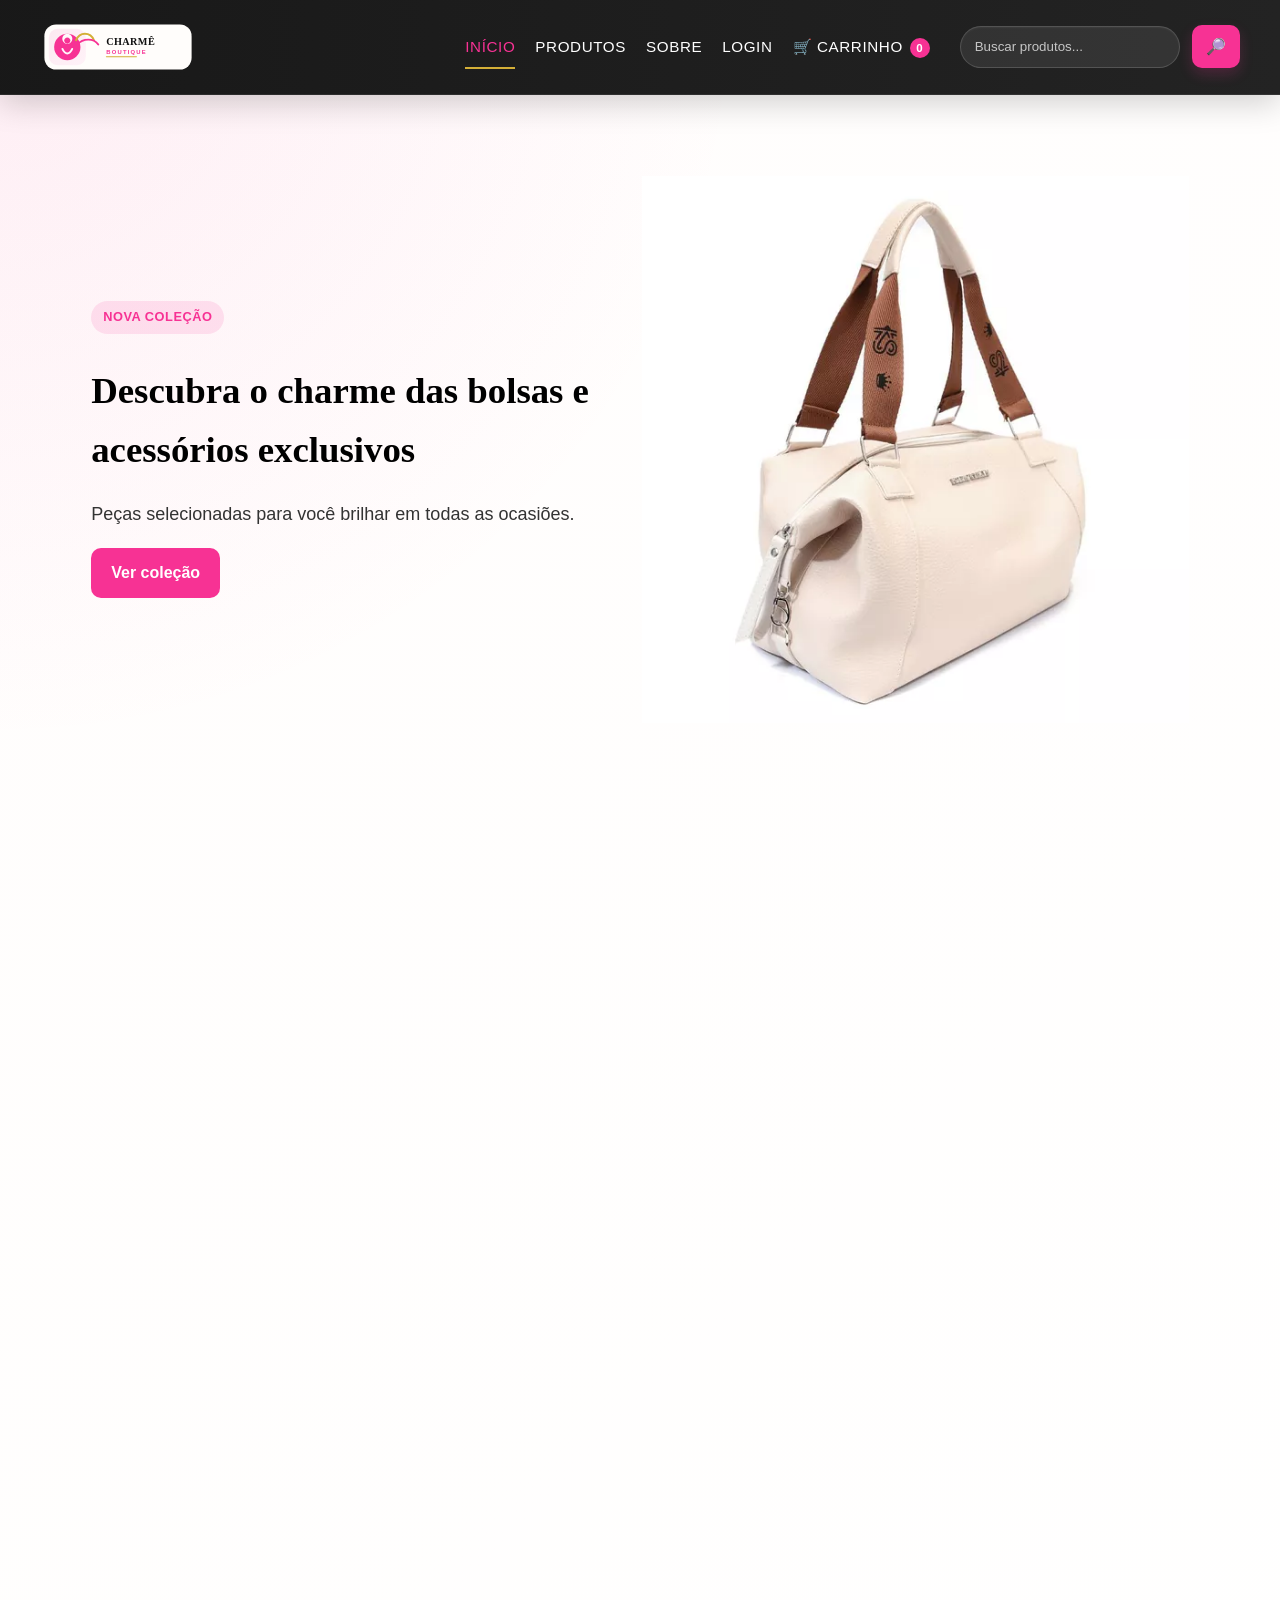
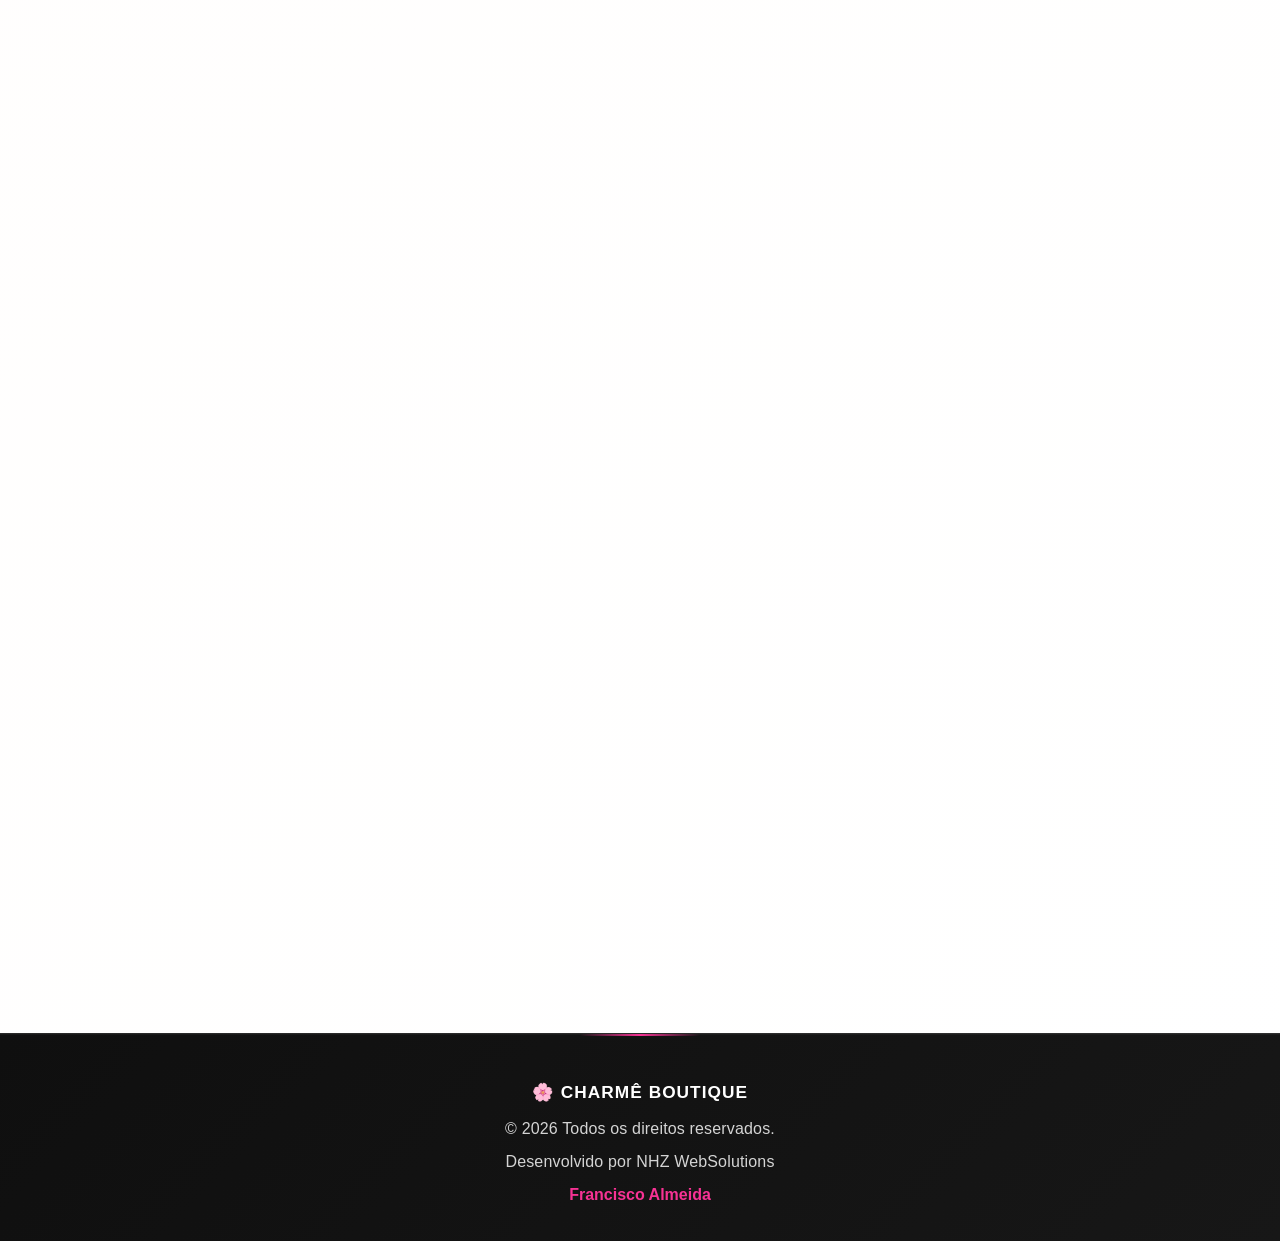
==== commit da1d9e59: "refactor: reorganiza arquitetura do projeto" ====
--- a/index.html
+++ b/index.html
@@ -3,10 +3,18 @@
   <head>
     <meta charset="UTF-8" />
     <meta name="viewport" content="width=device-width, initial-scale=1.0" />
+    <!--
+      Content-Security-Policy: ver comentário completo em produtos.html.
+      Quando este projeto ganhar um backend/API real, a única linha que
+      precisa mudar aqui é o "connect-src" (ex.: connect-src 'self'
+      https://api.seudominio.com;) para o navegador permitir as
+      chamadas fetch() para esse domínio.
+    -->
+    <meta http-equiv="Content-Security-Policy" content="default-src 'self'; img-src 'self' data:; style-src 'self' https://fonts.googleapis.com; font-src https://fonts.gstatic.com; script-src 'self'; connect-src 'self'; base-uri 'self'; form-action 'self';">
     <link rel="preconnect" href="https://fonts.googleapis.com" />
     <link rel="preconnect" href="https://fonts.gstatic.com" crossorigin />
     <link href="https://fonts.googleapis.com/css2?family=Playfair+Display:wght@600;700&family=Poppins:wght@300;400;500;600&display=swap" rel="stylesheet" />
-    <link rel="stylesheet" href="style.css" />
+    <link rel="stylesheet" href="css/style.css" />
     <title>Charmê Boutique</title>
   </head>
 
@@ -27,9 +35,14 @@
           <li><a href="produtos.html">Produtos</a></li>
           <li><a href="sobre.html">Sobre</a></li>
           <li><a href="login.html">Login</a></li>
-          <li>
-            <a href="carrinho.html">
-              🛒 Carrinho <span id="cart-counter">0</span>
+          <!--
+            Estrutura do contador padronizada em TODAS as páginas
+            (ver REVIEW.md, bug #3): sempre <a id="cart-counter"> com um
+            <span id="cart-count"> dentro guardando só o número.
+          -->
+          <li>
+            <a href="carrinho.html" id="cart-counter" aria-label="Carrinho, 0 itens">
+              🛒 Carrinho <span id="cart-count">0</span>
             </a>
           </li>
         </ul>
@@ -98,54 +111,54 @@
             data-id="p1"
             data-name="Bolsa Mykonos"
             data-category="Bolsas"
-            data-description="Bolsa elegante em tecido acetinado, perfeita para o dia e a noite."
-            data-price="R$ 199,90"
+            data-description="Bolsa sofisticada em tecido acetinado, com alça dupla e forro interno antirrisco. Perfeita para transitar do trabalho para a noite sem perder o charme."
+            data-price="R$ 219,90"
             data-image="assets/img/bolsa-mykonos.png">
             <img class="product-image" src="assets/img/bolsa-mykonos.png" alt="Bolsa Mykonos" />
             <h4>Bolsa Mykonos</h4>
-            <p class="price">R$ 199,90</p>
-            <button type="button" class="product-details-btn">Ver detalhes</button>
-            <button type="button" class="add-cart-btn">Adicionar ao carrinho</button>
-          </article>
-
-          <article class="product-card"
-            data-id="p2"
+            <p class="price">R$ 219,90</p>
+            <button type="button" class="product-details-btn">Ver detalhes</button>
+            <button type="button" class="add-cart-btn">Adicionar ao carrinho</button>
+          </article>
+
+          <article class="product-card"
+            data-id="p5"
             data-name="Necessaire Paris"
             data-category="Necessaires"
-            data-description="Necessaire com compartimentos internos e acabamento premium."
-            data-price="R$ 89,90"
+            data-description="Necessaire compacta com compartimentos internos organizadores e acabamento premium à prova de respingos — a companheira ideal para a mala de viagem."
+            data-price="R$ 94,90"
             data-image="assets/img/necessaire-paris.jpg">
             <img class="product-image" src="assets/img/necessaire-paris.jpg" alt="Necessaire Paris" />
             <h4>Necessaire Paris</h4>
-            <p class="price">R$ 89,90</p>
-            <button type="button" class="product-details-btn">Ver detalhes</button>
-            <button type="button" class="add-cart-btn">Adicionar ao carrinho</button>
-          </article>
-
-          <article class="product-card"
-            data-id="p3"
+            <p class="price">R$ 94,90</p>
+            <button type="button" class="product-details-btn">Ver detalhes</button>
+            <button type="button" class="add-cart-btn">Adicionar ao carrinho</button>
+          </article>
+
+          <article class="product-card"
+            data-id="p9"
             data-name="Óculos Riviera"
             data-category="Acessórios"
-            data-description="Óculos com lente UV e design moderno para looks sofisticados."
-            data-price="R$ 149,90"
+            data-description="Óculos de sol com lentes de proteção UV400 e armação leve em acetato — design moderno que fecha qualquer look com personalidade."
+            data-price="R$ 349,90"
             data-image="assets/img/oculos-riviera.png">
             <img class="product-image" src="assets/img/oculos-riviera.png" alt="Óculos Riviera" />
             <h4>Óculos Riviera</h4>
-            <p class="price">R$ 149,90</p>
-            <button type="button" class="product-details-btn">Ver detalhes</button>
-            <button type="button" class="add-cart-btn">Adicionar ao carrinho</button>
-          </article>
-
-          <article class="product-card"
-            data-id="p4"
+            <p class="price">R$ 349,90</p>
+            <button type="button" class="product-details-btn">Ver detalhes</button>
+            <button type="button" class="add-cart-btn">Adicionar ao carrinho</button>
+          </article>
+
+          <article class="product-card"
+            data-id="p13"
             data-name="Kit Maquiagem Glam"
             data-category="Maquiagens"
-            data-description="Kit completo para makes elegantes com itens selecionados."
-            data-price="R$ 129,90"
+            data-description="Kit completo com paleta de sombras, batom matte e blush em nude rosado — tudo que você precisa para um make elegante em uma nécessaire só."
+            data-price="R$ 139,90"
             data-image="assets/img/kit-maquiagem-glam.png">
             <img class="product-image" src="assets/img/kit-maquiagem-glam.png" alt="Kit Maquiagem Glam" />
             <h4>Kit Maquiagem Glam</h4>
-            <p class="price">R$ 129,90</p>
+            <p class="price">R$ 139,90</p>
             <button type="button" class="product-details-btn">Ver detalhes</button>
             <button type="button" class="add-cart-btn">Adicionar ao carrinho</button>
           </article>
@@ -160,6 +173,7 @@
           <h3>Receba novidades da coleção</h3>
           <p>Cadastre-se para receber lançamentos e ofertas especiais.</p>
           <form id="newsletter-form">
+            <label class="sr-only" for="newsletter-email">Seu e-mail</label>
             <input id="newsletter-email" type="email" placeholder="Digite seu e-mail" required />
             <button type="submit" class="btn">Assinar</button>
           </form>
@@ -196,6 +210,9 @@
       </div>
     </div>
 
+    <!-- type="module": necessário p/ import/export do js/main.js.
+         Exige servir por http:// (Live Server, python -m http.server),
+         não funciona abrindo o arquivo direto (file://). Ver README. -->
     <script type="module" src="js/main.js"></script>
   </body>
 </html>
--- a/css/style.css
+++ b/css/style.css
@@ -0,0 +1,43 @@
+/* ====================================================================
+   CHARMÊ BOUTIQUE — style.css (ponto de entrada)
+   ---------------------------------------------------------------
+   Este é o ÚNICO arquivo CSS que os HTML devem linkar
+   (<link rel="stylesheet" href="css/style.css">). Ele não define
+   nenhum estilo próprio — só importa os módulos abaixo, na ordem em
+   que precisam ser lidos (base -> layout -> componentes -> páginas
+   específicas -> utilitários, que sempre vêm por último para poder
+   sobrescrever o resto quando necessário).
+
+   NOTA DE PERFORMANCE: @import em CSS puro faz o navegador buscar cada
+   arquivo em cascata (uma requisição depois da outra), o que é um
+   pouco mais lento que um único arquivo. Para um site de estudo isso é
+   imperceptível. Se este projeto crescer para produção com tráfego
+   real, o próximo passo natural é passar por um bundler (Vite,
+   esbuild, Parcel) que junta tudo em um arquivo só na hora do build —
+   a estrutura de pastas já modular facilita muito essa migração.
+==================================================================== */
+
+/* 1. Base: variáveis, reset e tipografia */
+@import url('base/_variables.css');
+@import url('base/_reset.css');
+@import url('base/_typography.css');
+
+/* 2. Layout: elementos que aparecem em toda página */
+@import url('layout/_header.css');
+@import url('layout/_footer.css');
+
+/* 3. Componentes reutilizáveis */
+@import url('components/_buttons.css');
+@import url('components/_forms.css');
+@import url('components/_modal.css');
+@import url('components/_cards.css');
+@import url('components/_cart.css');
+@import url('components/_auth.css');
+@import url('components/_contact.css');
+
+/* 4. Estilos específicos de uma única página */
+@import url('pages/_produtos.css');
+@import url('pages/_sobre.css');
+
+/* 5. Utilitários (sempre por último, para poder sobrescrever) */
+@import url('utilities/_utilities.css');
